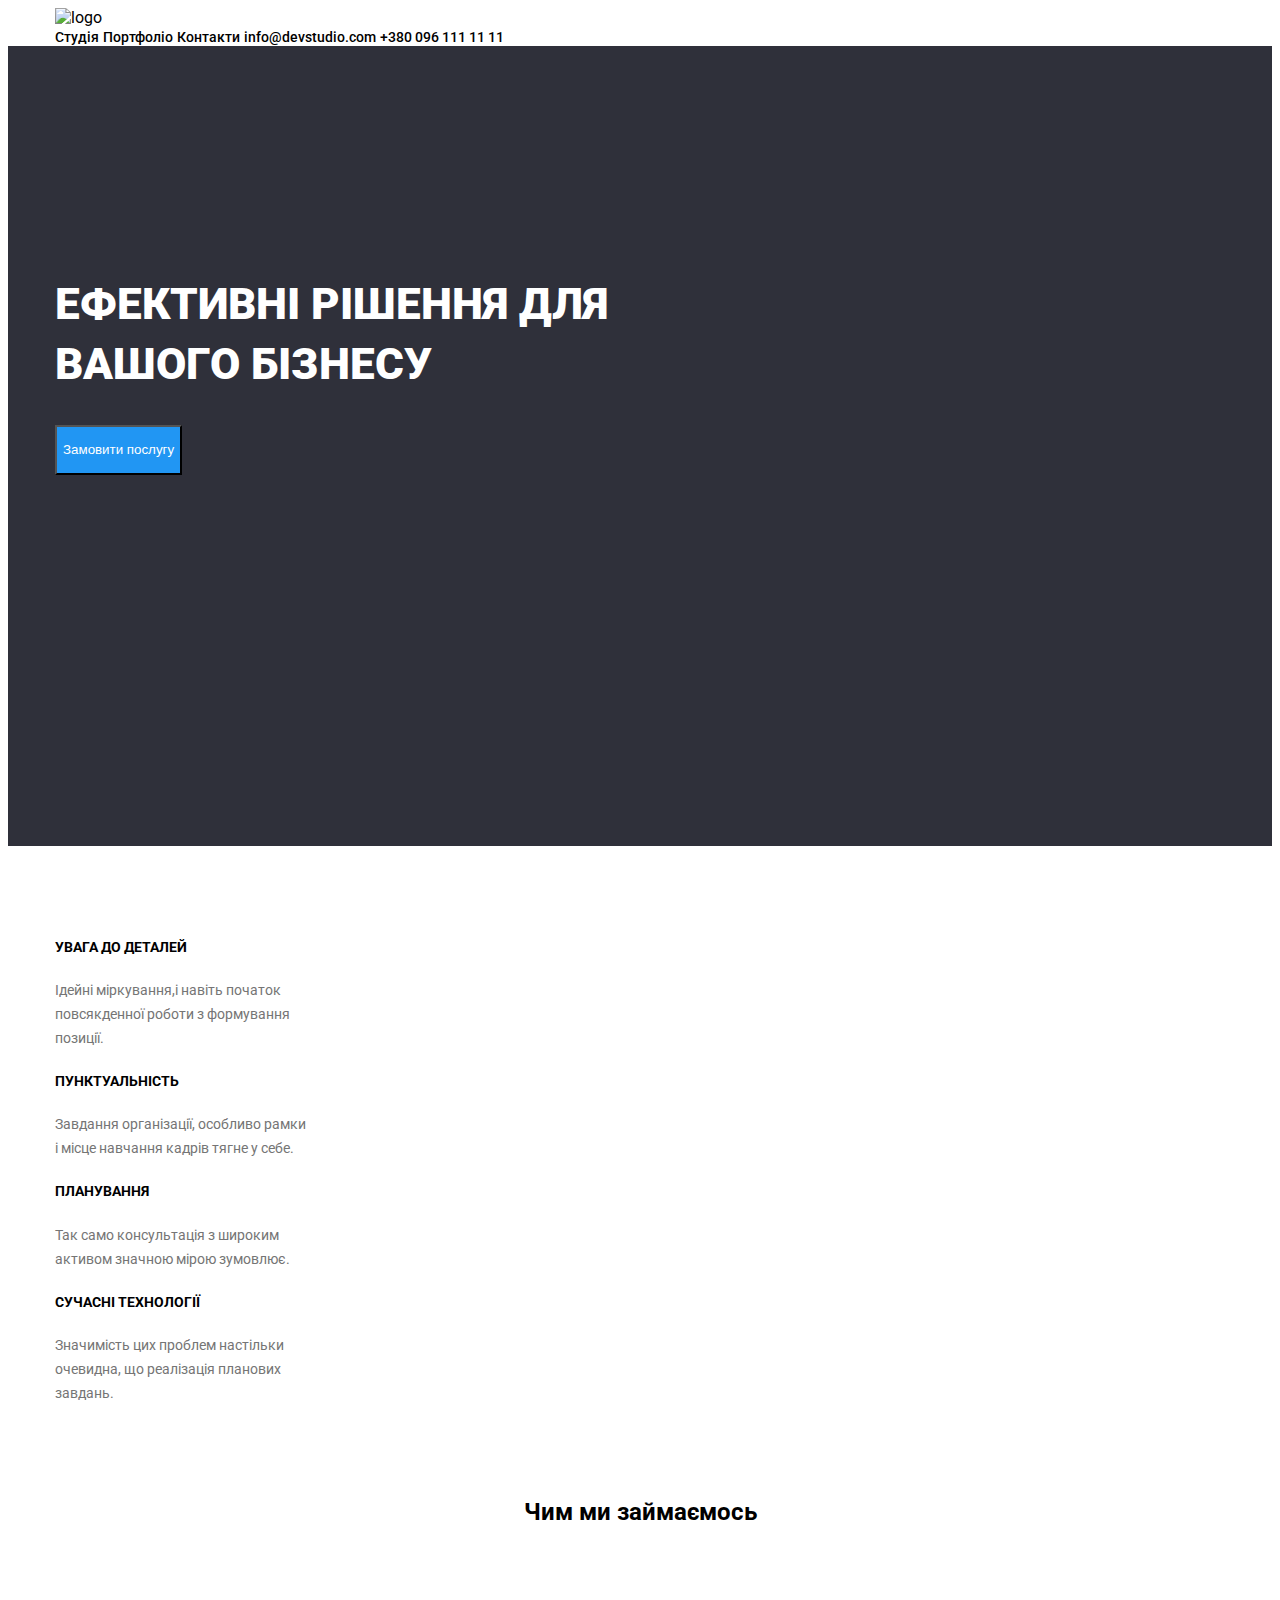
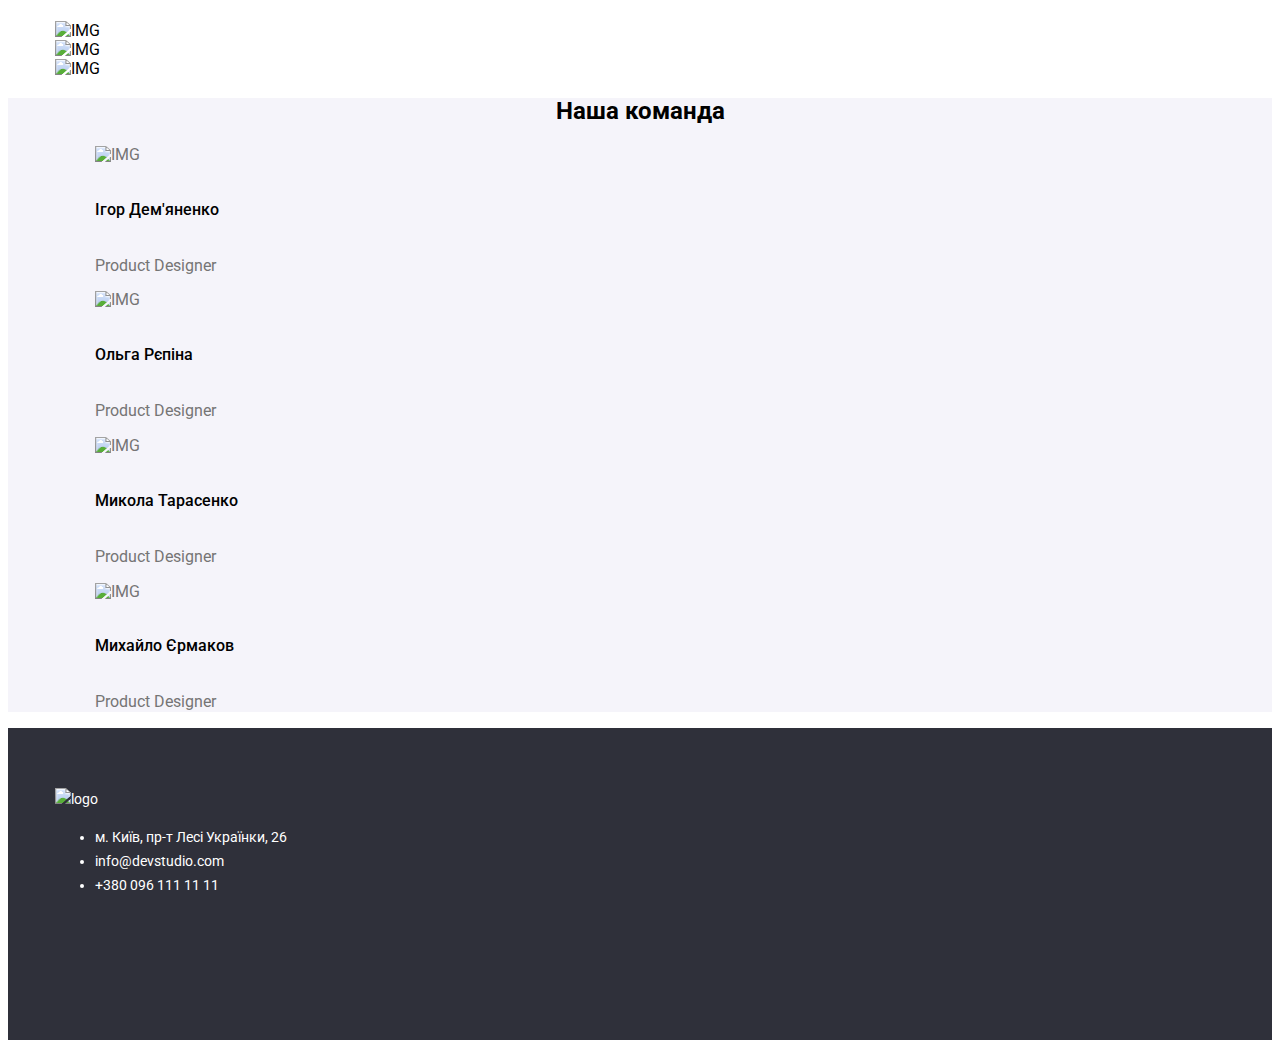
==== index.html @ 25f4b0a1 "index.html" ====
<!DOCTYPE html>
<html lang="en">

<head>
  <meta charset="UTF-8" />
  <meta name="viewport" content="width=device-width, initial-scale=1.0" />
  <link rel="preconnect" href="https://fonts.googleapis.com" />
  <link rel="preconnect" href="https://fonts.gstatic.com" crossorigin />
  <link href="https://fonts.googleapis.com/css2?family=Roboto:wght@400;700;900&display=swap" rel="stylesheet" />
  <link rel="preconnect" href="https://fonts.googleapis.com">
  <link rel="preconnect" href="https://fonts.gstatic.com" crossorigin>
  <link href="https://fonts.googleapis.com/css2?family=Roboto:wght@500&display=swap" rel="stylesheet">
  <link rel="preconnect" href="normilize.css">
  <link rel="stylesheet" href="webstudio.css" />
  <title>WEBSTUDIO</title>
</head>

<body>
  <!--хедер-->
  <header class="header">
    <div class="container">
      <img class="logo" src="webstudioimg/logo.png" alt="logo" />
      <nav class="header-nav">
        <a href="#">Студія</a>
        <a href="portfolio.html">Портфоліо</a>
        <a href="#">Контакти</a>
        <a href="mailto:info@devstudio.com">info@devstudio.com</a>
        <a class="header-item" href="tel:+3800961111111">+380 096 111 11 11</a>
      </nav>
    </div>
  </header>
  <!--меін-->
  <main>
    <!--1 секція-->
    <section class="section-one">
      <div class="container">
        <h1>ЕФЕКТИВНІ РІШЕННЯ ДЛЯ ВАШОГО БІЗНЕСУ</h1>
        <a href="#"></a>
        <button class="button-section-one" type="button">
          Замовити послугу
        </button>
      </div>
    </section>
    <!--2 секція-->
    <section class="section-two">
      <div class="container">
        <div class="attention">
          <h5>УВАГА ДО ДЕТАЛЕЙ</h5>
          <p>
            Ідейні міркування,і навіть початок <br />повсякденної роботи з
            формування <br />позиції.
          </p>
        </div>
        <div class="punctuality">
          <h5>ПУНКТУАЛЬНІСТЬ</h5>
          <p>
            Завдання організації, особливо рамки <br />і місце навчання кадрів
            тягне у себе.
          </p>
        </div>
        <div class="plan">
          <h5>ПЛАНУВАННЯ</h5>
          <p>
            Так само консультація з широким <br />активом значною мірою
            зумовлює.
          </p>
        </div>
        <div class="modern-technologies">
          <h5>СУЧАСНІ ТЕХНОЛОГІЇ</h5>
          <p>
            Значимість цих проблем настільки <br />очевидна, що реалізація
            планових <br />завдань.
          </p>
        </div>
      </div>
    </section>
    <!--3 секція-->
    <section class="section-three">
      <div class="container">
        <h2>Чим ми займаємось</h2>
        <img src="webstudioimg/box 1.jpg" alt="IMG" />
        <br /><img src="webstudioimg/box 2.png" alt="IMG" /> <br /><img src="webstudioimg/box 3.png" alt="IMG" />
      </div>
    </section>
    <!--4 секція-->
    <section class="section-four">
      <div class="container">
        <h2>Наша команда</h2>
        <figure>
          <img class="section-three-container-img" src="webstudioimg/Id.jpg" alt="IMG" width="300" />
          <figcaption>
            <h6 class="section-three-title">Ігор Дем'яненко</h6>
            <p class="section-three-text">Product Designer</p>
          </figcaption>
        </figure>
        <figure>
          <img class="section-three-container-img" src="webstudioimg/or.jpg" alt="IMG" width="300" />
          <figcaption>
            <h6 class="section-three-title">Ольга Рєпіна</h6>
            <p class="section-three-text">Product Designer</p>
          </figcaption>
        </figure>
        <figure>
          <img class="section-three-container-img" src="webstudioimg/mt.jpg" alt="IMG" width="300" />
          <figcaption>
            <h6 class="section-three-title">Микола Тарасенко</h6>
            <p class="section-three-text">Product Designer</p>
          </figcaption>
        </figure>
        <figure>
          <img class="section-three-container-img" src="webstudioimg/my.jpg" alt="IMG" width="300" />
          <figcaption>
            <h6 class="section-three-title">Михайло Єрмаков</h6>
            <p class="section-three-text">Product Designer</p>
          </figcaption>
        </figure>
      </div>
    </section>
  </main>
  <!--футер-->
  <footer class="footer">
    <div class="container">
      <img src="webstudioimg/logo2.0.png" alt="logo" />
      <ul>
        <li>
          <a href="#">м. Київ, пр-т Лесі Українки, 26</a>
        </li>
        <li>
          <a href="mailto:info@devstudio.com">info@devstudio.com</a>
        </li>
        <li>
          <a href="tel:+3800961111111">+380 096 111 11 11</a>
        </li>
      </ul>
    </div>
  </footer>
</body>

</html>
---- webstudio.css ----
:root {
    --accent-color: #2196f3;
    --background: #2f303a;
    --text-color: #757575;
  }
  
  body {
    font-family: 'Roboto', sans-serif;
  }
  /* шапка */
  .header a {
    font-family: "Roboto", sans-serif;
    font-size: 14px;
    font-weight: 500;
    color: #000;
    text-decoration: none;
    line-height: 114%;
  }
  .header a:hover {
    color: var(--accent-color);
    text-decoration: none;
  }
  /* 1 секція */
  .section-one {
    height: 600px;
    background-color: var(--background);
    padding-top: 200px;
  }
  .section-one h1 {
    width: 696px;
    font-size: 44px;
    font-weight: 900;
    line-height: 136%;
    color: #fff;
  }
  .button-section-one {
    width: 216;
    height: 50px;
    color: #fff;
    background-color: var(--accent-color);
    line-height: 180%;
  }
  /* 2 секція */
  .section-two {
    font-size: 14px;
    font-weight: 400;
    color: var(--text-color);
    line-height: 170%;
    margin-top: 94px;
    margin-bottom: 94px;
  }
  .section-two h5 {
    font-size: 14px;
    font-weight: 700;
    color: #000;
    line-height: 114%;
  }
  
  /* чим ми займаємось */
  .section-three h2 {
    font-family: "Roboto", sans-serif;
    font-size: 36;
    font-weight: 700;
    line-height: 116%;
    text-align: center;
    margin-bottom: 94px;
  }
  
  /* 4 секція */
  .section-four {
    font-size: 16px;
    font-weight: 400;
    color: var(--text-color);
    line-height: 1.1;
    background-color: #f5f4fa;
  }
  .section-four h2 {
    font-family: "Roboto", sans-serif;
    font-size: 36;
    font-weight: 700;
    line-height: 116%;
    text-align: center;
    color: #000;
  }
  .section-four h6 {
    font-size: 16px;
    font-weight: 500;
    color: #000;
    line-height: 117%;
  }
  .section-four p {
    font-size: 16px;
    font-weight: 400;
    color: var(--text-color);
    line-height: 117%;
  }
  .section-four img {
    width: 270px;
    height: 260px;
  }
  
  /* підвал */
  .footer {
    font-size: 14px;
    font-weight: 400;
    line-height: 171%;
    color: #fff;
    background-color: var(--background);
    height: 252px;
    padding-top: 60px;
  }
  .footer a {
    color: #fff;
    text-decoration: none;
  }
  .footer a:hover {
    color: var(--accent-color);
    text-decoration: none;
  }
  /* котейнер */
  .container {
    width: 1170px;
    margin: 0px auto;
    padding: 0px 15px;
  }
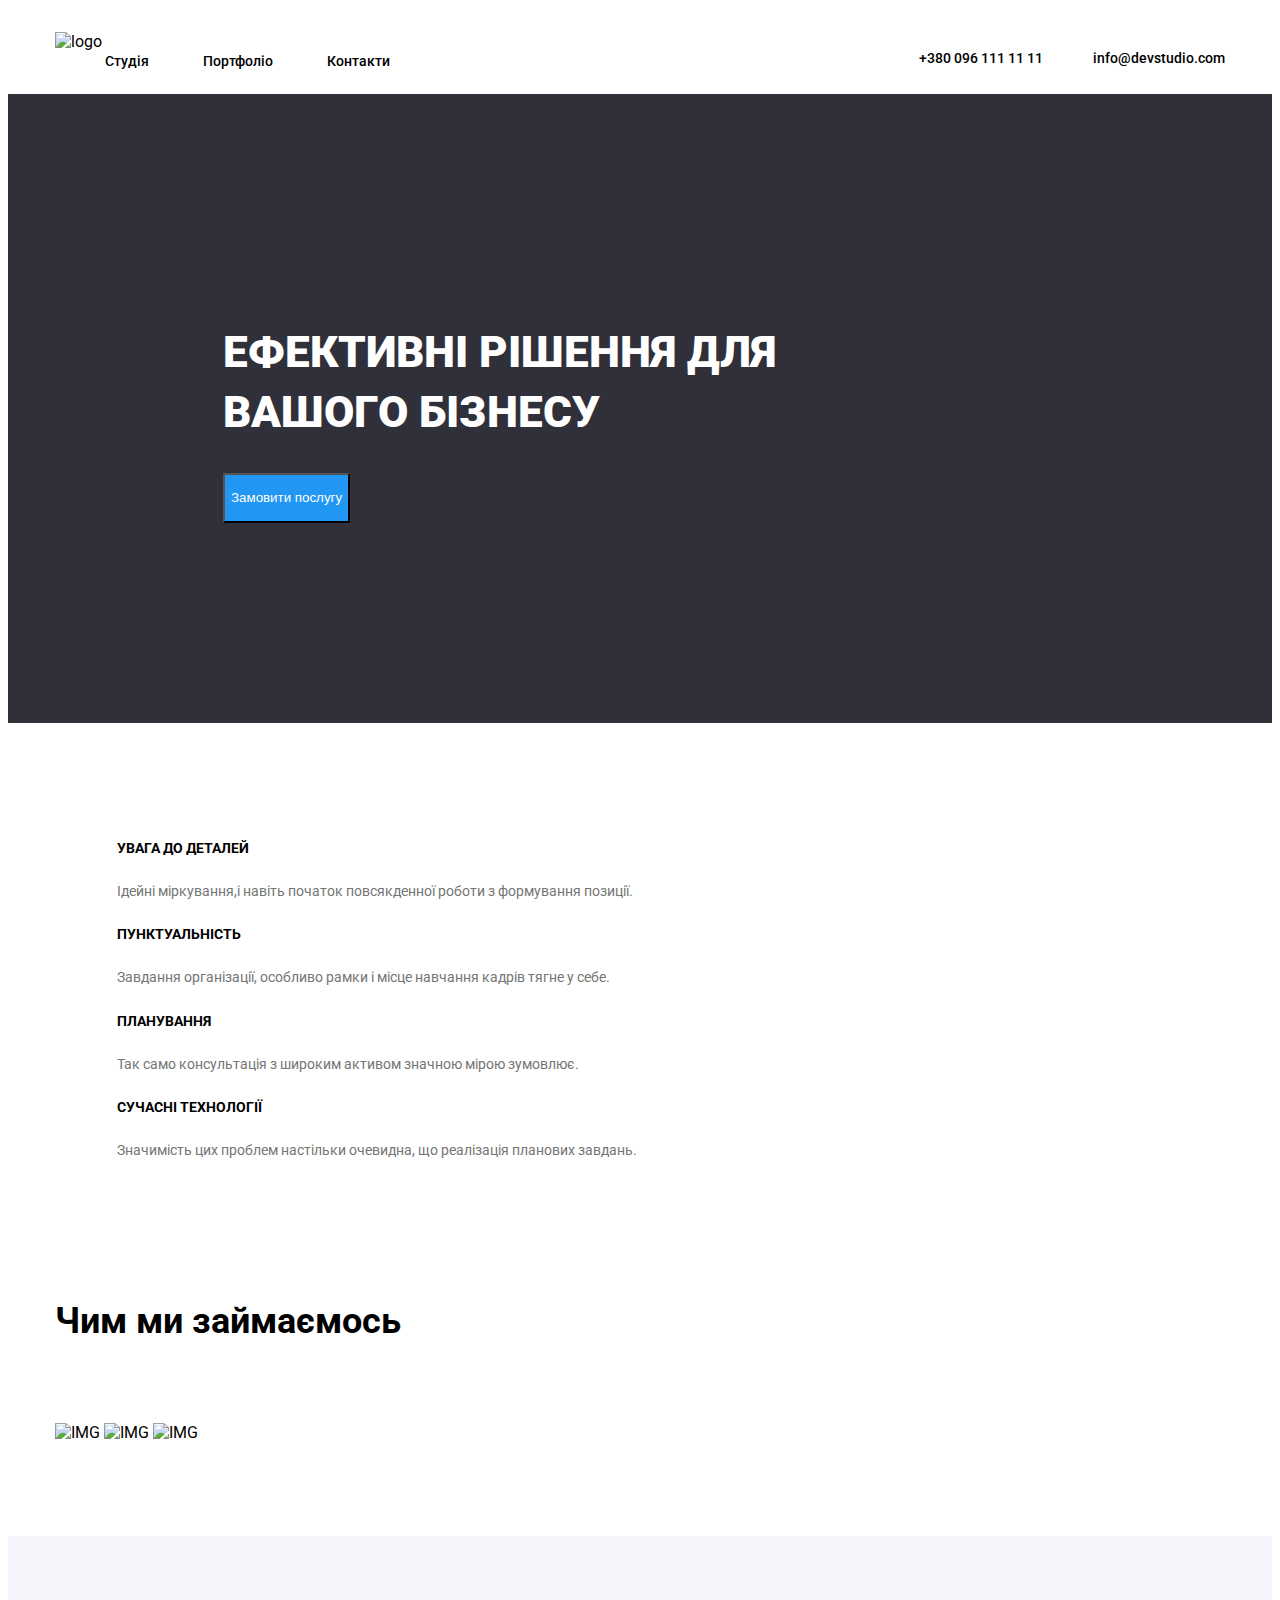
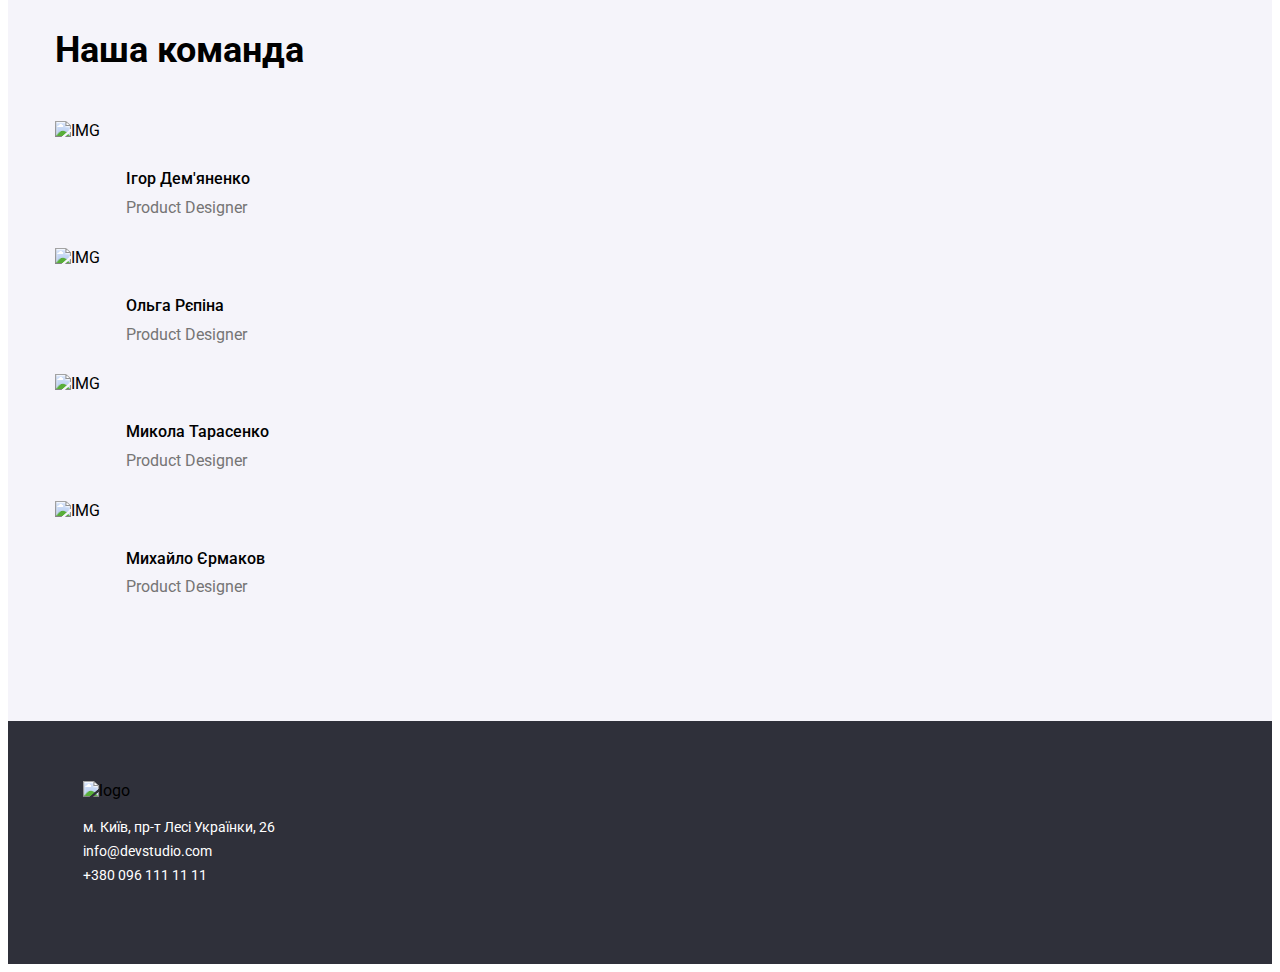
==== commit 83f1287e: "little changes" ====
--- a/index.html
+++ b/index.html
@@ -21,11 +21,11 @@
     <div class="container">
       <img class="logo" src="webstudioimg/logo.png" alt="logo" />
       <nav class="header-nav">
-        <a href="#">Студія</a>
-        <a href="portfolio.html">Портфоліо</a>
-        <a href="#">Контакти</a>
-        <a href="mailto:info@devstudio.com">info@devstudio.com</a>
-        <a class="header-item" href="tel:+3800961111111">+380 096 111 11 11</a>
+        <a class="header-nav-item" href="index.html">Студія</a>
+        <a class="header-nav-item" href="portfolio.html">Портфоліо</a>
+        <a class="header-nav-item" href="#">Контакти</a>
+        <a class="header-nav-contact" href="mailto:info@devstudio.com">info@devstudio.com</a>
+        <a class="header-nav-contact" href="tel:+3800961111111">+380 096 111 11 11</a>
       </nav>
     </div>
   </header>
@@ -47,29 +47,29 @@
         <div class="attention">
           <h5>УВАГА ДО ДЕТАЛЕЙ</h5>
           <p>
-            Ідейні міркування,і навіть початок <br />повсякденної роботи з
-            формування <br />позиції.
+            Ідейні міркування,і навіть початок повсякденної роботи з
+            формування позиції.
           </p>
         </div>
         <div class="punctuality">
           <h5>ПУНКТУАЛЬНІСТЬ</h5>
           <p>
-            Завдання організації, особливо рамки <br />і місце навчання кадрів
+            Завдання організації, особливо рамки і місце навчання кадрів
             тягне у себе.
           </p>
         </div>
         <div class="plan">
           <h5>ПЛАНУВАННЯ</h5>
           <p>
-            Так само консультація з широким <br />активом значною мірою
+            Так само консультація з широким активом значною мірою
             зумовлює.
           </p>
         </div>
         <div class="modern-technologies">
           <h5>СУЧАСНІ ТЕХНОЛОГІЇ</h5>
           <p>
-            Значимість цих проблем настільки <br />очевидна, що реалізація
-            планових <br />завдань.
+            Значимість цих проблем настільки очевидна, що реалізація
+            планових завдань.
           </p>
         </div>
       </div>
@@ -78,42 +78,53 @@
     <section class="section-three">
       <div class="container">
         <h2>Чим ми займаємось</h2>
-        <img src="webstudioimg/box 1.jpg" alt="IMG" />
-        <br /><img src="webstudioimg/box 2.png" alt="IMG" /> <br /><img src="webstudioimg/box 3.png" alt="IMG" />
+        <div class="section-three-wrap">
+          <img class="section-three-img" src="webstudioimg/box 1.jpg" alt="IMG" />
+          <img class="section-three-img" src="webstudioimg/box 2.png" alt="IMG" />
+          <img class="section-three-img" src="webstudioimg/box 3.png" alt="IMG" />
+        </div>
       </div>
     </section>
     <!--4 секція-->
     <section class="section-four">
       <div class="container">
         <h2>Наша команда</h2>
-        <figure>
-          <img class="section-three-container-img" src="webstudioimg/Id.jpg" alt="IMG" width="300" />
-          <figcaption>
-            <h6 class="section-three-title">Ігор Дем'яненко</h6>
-            <p class="section-three-text">Product Designer</p>
-          </figcaption>
-        </figure>
-        <figure>
-          <img class="section-three-container-img" src="webstudioimg/or.jpg" alt="IMG" width="300" />
-          <figcaption>
-            <h6 class="section-three-title">Ольга Рєпіна</h6>
-            <p class="section-three-text">Product Designer</p>
-          </figcaption>
-        </figure>
-        <figure>
-          <img class="section-three-container-img" src="webstudioimg/mt.jpg" alt="IMG" width="300" />
-          <figcaption>
-            <h6 class="section-three-title">Микола Тарасенко</h6>
-            <p class="section-three-text">Product Designer</p>
-          </figcaption>
-        </figure>
-        <figure>
-          <img class="section-three-container-img" src="webstudioimg/my.jpg" alt="IMG" width="300" />
-          <figcaption>
-            <h6 class="section-three-title">Михайло Єрмаков</h6>
-            <p class="section-three-text">Product Designer</p>
-          </figcaption>
-        </figure>
+        <div class="section-four-item">
+          <figure class="section-four-item-figure">
+            <img class="section-three-container-img" src="webstudioimg/Id.jpg" alt="IMG" width="300" />
+            <figcaption class="section-four-figcaption">
+              <h6 class="section-three-title">Ігор Дем'яненко</h6>
+              <p class="section-three-text">Product Designer</p>
+            </figcaption>
+          </figure>
+        </div>
+        <div class="section-four-item">
+          <figure class="section-four-item-figure">
+            <img class="section-three-container-img" src="webstudioimg/or.jpg" alt="IMG" width="300" />
+            <figcaption class="section-four-figcaption">
+              <h6 class="section-three-title">Ольга Рєпіна</h6>
+              <p class="section-three-text">Product Designer</p>
+            </figcaption>
+          </figure>
+        </div>
+        <div class="section-four-item">
+          <figure class="section-four-item-figure">
+            <img class="section-three-container-img" src="webstudioimg/mt.jpg" alt="IMG" width="300" />
+            <figcaption class="section-four-figcaption">
+              <h6 class="section-three-title">Микола Тарасенко</h6>
+              <p class="section-three-text">Product Designer</p>
+            </figcaption>
+          </figure>
+        </div>
+        <div class="section-four-item">
+          <figure class="section-four-item-figure">
+            <img class="section-three-container-img" src="webstudioimg/my.jpg" alt="IMG" width="300" />
+            <figcaption class="section-four-figcaption">
+              <h6 class="section-three-title">Михайло Єрмаков</h6>
+              <p class="section-three-text">Product Designer</p>
+            </figcaption>
+          </figure>
+        </div>
       </div>
     </section>
   </main>
--- a/webstudio.css
+++ b/webstudio.css
@@ -1,125 +1,171 @@
 :root {
-    --accent-color: #2196f3;
-    --background: #2f303a;
-    --text-color: #757575;
-  }
-  
-  body {
-    font-family: 'Roboto', sans-serif;
-  }
-  /* шапка */
-  .header a {
-    font-family: "Roboto", sans-serif;
-    font-size: 14px;
-    font-weight: 500;
-    color: #000;
-    text-decoration: none;
-    line-height: 114%;
-  }
-  .header a:hover {
-    color: var(--accent-color);
-    text-decoration: none;
-  }
-  /* 1 секція */
-  .section-one {
-    height: 600px;
-    background-color: var(--background);
-    padding-top: 200px;
-  }
-  .section-one h1 {
-    width: 696px;
-    font-size: 44px;
-    font-weight: 900;
-    line-height: 136%;
-    color: #fff;
-  }
-  .button-section-one {
-    width: 216;
-    height: 50px;
-    color: #fff;
-    background-color: var(--accent-color);
-    line-height: 180%;
-  }
-  /* 2 секція */
-  .section-two {
-    font-size: 14px;
-    font-weight: 400;
-    color: var(--text-color);
-    line-height: 170%;
-    margin-top: 94px;
-    margin-bottom: 94px;
-  }
-  .section-two h5 {
-    font-size: 14px;
-    font-weight: 700;
-    color: #000;
-    line-height: 114%;
-  }
-  
-  /* чим ми займаємось */
-  .section-three h2 {
-    font-family: "Roboto", sans-serif;
-    font-size: 36;
-    font-weight: 700;
-    line-height: 116%;
-    text-align: center;
-    margin-bottom: 94px;
-  }
-  
-  /* 4 секція */
-  .section-four {
-    font-size: 16px;
-    font-weight: 400;
-    color: var(--text-color);
-    line-height: 1.1;
-    background-color: #f5f4fa;
-  }
-  .section-four h2 {
-    font-family: "Roboto", sans-serif;
-    font-size: 36;
-    font-weight: 700;
-    line-height: 116%;
-    text-align: center;
-    color: #000;
-  }
-  .section-four h6 {
-    font-size: 16px;
-    font-weight: 500;
-    color: #000;
-    line-height: 117%;
-  }
-  .section-four p {
-    font-size: 16px;
-    font-weight: 400;
-    color: var(--text-color);
-    line-height: 117%;
-  }
-  .section-four img {
-    width: 270px;
-    height: 260px;
-  }
-  
-  /* підвал */
-  .footer {
-    font-size: 14px;
-    font-weight: 400;
-    line-height: 171%;
-    color: #fff;
-    background-color: var(--background);
-    height: 252px;
-    padding-top: 60px;
-  }
-  .footer a {
-    color: #fff;
-    text-decoration: none;
-  }
-  .footer a:hover {
-    color: var(--accent-color);
-    text-decoration: none;
-  }
-  /* котейнер */
-  .container {
-    width: 1170px;
-    margin: 0px auto;
-    padding: 0px 15px;
-  }+  --accent-color: #2196f3;
+  --background: #2f303a;
+  --text-color: #757575;
+}
+
+body {
+  font-family: 'Roboto', sans-serif;
+}
+
+/* шапка */
+.header {
+  padding: 24px 0;
+}
+
+.header-nav-contact {
+  float: right;
+  margin-left: 50px;
+}
+
+.header-nav-item {
+  margin-left: 50px;
+}
+
+.header a {
+  font-family: "Roboto", sans-serif;
+  font-size: 14px;
+  font-weight: 500;
+  color: #000;
+  text-decoration: none;
+  line-height: 114%;
+}
+
+.header a:hover {
+  color: var(--accent-color);
+  text-decoration: none;
+}
+
+/* 1 секція */
+.section-one {
+  background-color: var(--background);
+  padding: 200px;
+  color: white;
+}
+
+.section-one h1 {
+  width: 696px;
+  font-size: 44px;
+  font-weight: 900;
+  line-height: 136%;
+  margin-bottom: 30px;
+}
+
+.button-section-one {
+  width: 216;
+  height: 50px;
+  line-height: 180%;
+  color: #fff;
+  background-color: var(--accent-color);
+}
+
+/* 2 секція */
+.section-two {
+  font-size: 14px;
+  font-weight: 400;
+  color: var(--text-color);
+  line-height: 170%;
+  padding: 94px;
+}
+
+.section-two h5 {
+  font-size: 14px;
+  font-weight: 700;
+  color: #000;
+  line-height: 114%;
+}
+
+/* чим ми займаємось */
+.section-three h2 {
+  font-family: "Roboto", sans-serif;
+  font-size: 36px;
+  font-weight: 700;
+  line-height: 116%;
+}
+
+.section-three-wrap {
+  padding: 50px 0 94px 0;
+}
+
+/* 4 секція */
+.section-four {
+  padding: 94px 0;
+  background-color: #F5F4FA;
+}
+
+.section-four-figcaption {
+  padding-left: 71px;
+  padding-bottom: 30px;
+}
+
+.section-four h2 {
+  font-family: "Roboto", sans-serif;
+  font-size: 36px;
+  font-weight: 700;
+  line-height: 116%;
+  color: #000;
+  margin: 0 auto;
+  padding-bottom: 50px;
+}
+
+.section-four-item {
+  margin: 0 auto;
+}
+
+.section-four-item-figure {
+  margin: 0 auto;
+}
+
+.section-four-item h6 {
+  font-size: 16px;
+  font-weight: 500;
+  color: #000;
+  line-height: 117%;
+  padding-top: 30px;
+  margin: 0 auto;
+}
+
+.section-four-item p {
+  font-size: 16px;
+  font-weight: 400;
+  color: var(--text-color);
+  line-height: 117%;
+  padding-top: 10px;
+  margin: 0 auto;
+}
+
+.section-four-item img {
+  width: 270px;
+  height: 260px;
+}
+
+/* підвал */
+.footer {
+  padding: 60px;
+  background-color: var(--background);
+  list-style: none;
+}
+
+.footer ul {
+  list-style: none;
+  padding-left: 0;
+}
+
+.footer a {
+  font-size: 14px;
+  font-weight: 400;
+  line-height: 171%;
+  color: #fff;
+  text-decoration: none;
+}
+
+.footer a:hover {
+  color: var(--accent-color);
+}
+
+/* котейнер */
+.container {
+  width: 1170px;
+  margin: 0px auto;
+  padding: 0px 15px;
+}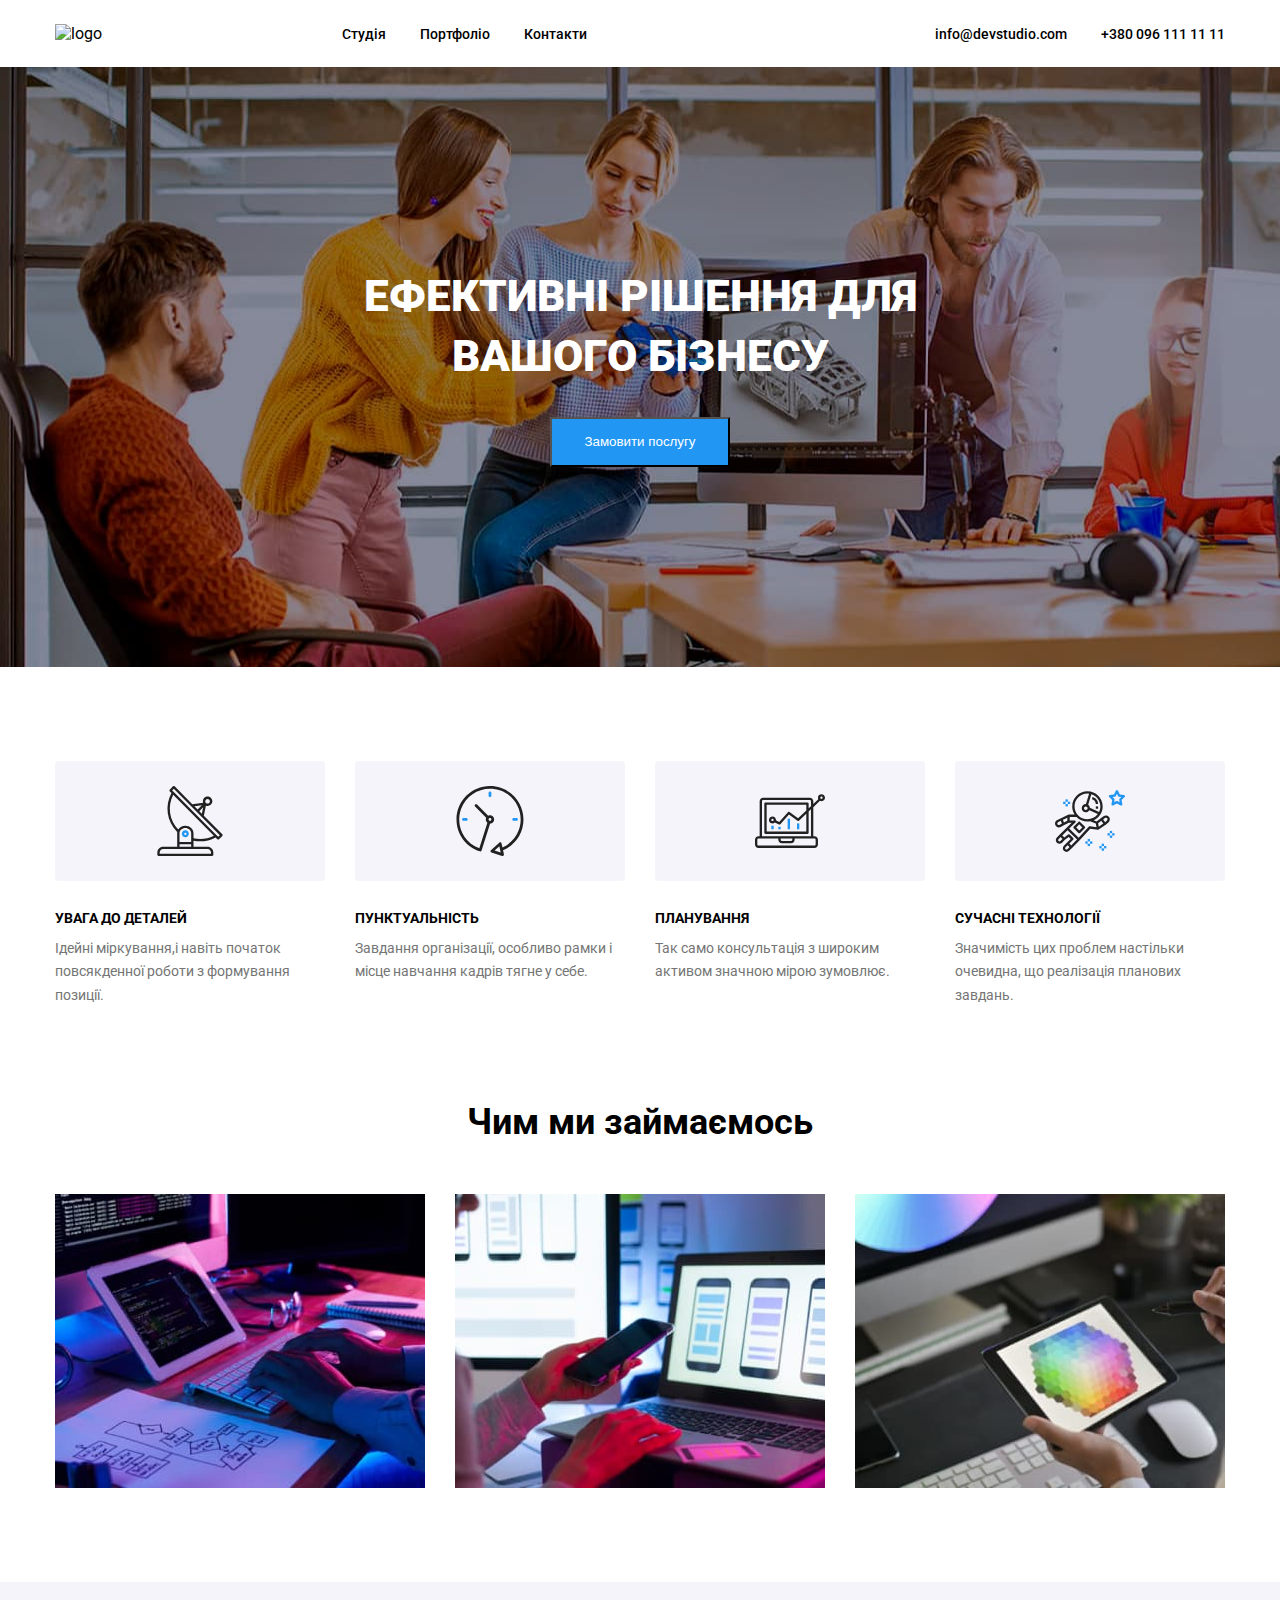
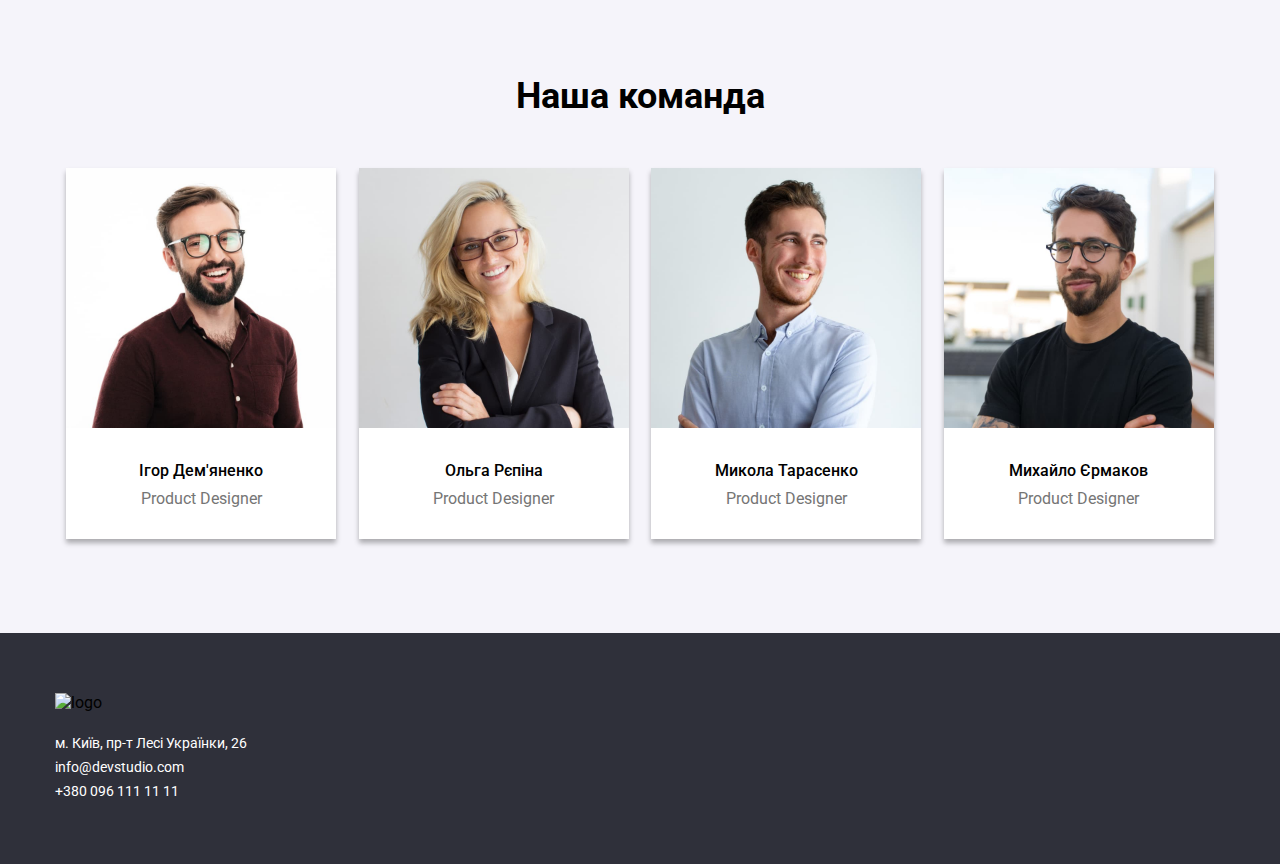
==== commit 9b5343cf: "gap" ====
--- a/index.html
+++ b/index.html
@@ -17,16 +17,17 @@
 
 <body>
   <!--хедер-->
-  <header class="header">
+  <header class="page-header">
     <div class="container">
       <img class="logo" src="webstudioimg/logo.png" alt="logo" />
       <nav class="header-nav">
         <a class="header-nav-item" href="index.html">Студія</a>
         <a class="header-nav-item" href="portfolio.html">Портфоліо</a>
-        <a class="header-nav-item" href="#">Контакти</a>
-        <a class="header-nav-contact" href="mailto:info@devstudio.com">info@devstudio.com</a>
-        <a class="header-nav-contact" href="tel:+3800961111111">+380 096 111 11 11</a>
-      </nav>
+        <a class="header-nav-item" id="header-nav-third-element" href="#">Контакти</a>
+        <a class="header-nav-item header-nav-contact" href="mailto:info@devstudio.com">info@devstudio.com</a>
+        <a class="header-nav-item header-nav-contact" href="tel:+3800961111111">+380 096 111 11 11</a>
+    </div>
+    </nav>
     </div>
   </header>
   <!--меін-->
@@ -35,7 +36,6 @@
     <section class="section-one">
       <div class="container">
         <h1>ЕФЕКТИВНІ РІШЕННЯ ДЛЯ ВАШОГО БІЗНЕСУ</h1>
-        <a href="#"></a>
         <button class="button-section-one" type="button">
           Замовити послугу
         </button>
@@ -43,29 +43,30 @@
     </section>
     <!--2 секція-->
     <section class="section-two">
+
       <div class="container">
-        <div class="attention">
+        <div class="attention sectiontwo-item">
           <h5>УВАГА ДО ДЕТАЛЕЙ</h5>
           <p>
             Ідейні міркування,і навіть початок повсякденної роботи з
             формування позиції.
           </p>
         </div>
-        <div class="punctuality">
+        <div class="punctuality sectiontwo-item">
           <h5>ПУНКТУАЛЬНІСТЬ</h5>
           <p>
             Завдання організації, особливо рамки і місце навчання кадрів
             тягне у себе.
           </p>
         </div>
-        <div class="plan">
+        <div class="plan sectiontwo-item">
           <h5>ПЛАНУВАННЯ</h5>
           <p>
             Так само консультація з широким активом значною мірою
             зумовлює.
           </p>
         </div>
-        <div class="modern-technologies">
+        <div class="modern-technologies sectiontwo-item">
           <h5>СУЧАСНІ ТЕХНОЛОГІЇ</h5>
           <p>
             Значимість цих проблем настільки очевидна, що реалізація
@@ -79,9 +80,9 @@
       <div class="container">
         <h2>Чим ми займаємось</h2>
         <div class="section-three-wrap">
-          <img class="section-three-img" src="webstudioimg/box 1.jpg" alt="IMG" />
-          <img class="section-three-img" src="webstudioimg/box 2.png" alt="IMG" />
-          <img class="section-three-img" src="webstudioimg/box 3.png" alt="IMG" />
+          <img class="section-three-img" src="webstudioimg/box_1.jpg" alt="box_1" />
+          <img class="section-three-img" src="webstudioimg/box_2.jpg" alt="box_2" />
+          <img class="section-three-img" src="webstudioimg/box_3.jpg" alt="box_3" />
         </div>
       </div>
     </section>
@@ -89,41 +90,47 @@
     <section class="section-four">
       <div class="container">
         <h2>Наша команда</h2>
-        <div class="section-four-item">
-          <figure class="section-four-item-figure">
-            <img class="section-three-container-img" src="webstudioimg/Id.jpg" alt="IMG" width="300" />
-            <figcaption class="section-four-figcaption">
-              <h6 class="section-three-title">Ігор Дем'яненко</h6>
-              <p class="section-three-text">Product Designer</p>
-            </figcaption>
-          </figure>
-        </div>
-        <div class="section-four-item">
-          <figure class="section-four-item-figure">
-            <img class="section-three-container-img" src="webstudioimg/or.jpg" alt="IMG" width="300" />
-            <figcaption class="section-four-figcaption">
-              <h6 class="section-three-title">Ольга Рєпіна</h6>
-              <p class="section-three-text">Product Designer</p>
-            </figcaption>
-          </figure>
-        </div>
-        <div class="section-four-item">
-          <figure class="section-four-item-figure">
-            <img class="section-three-container-img" src="webstudioimg/mt.jpg" alt="IMG" width="300" />
-            <figcaption class="section-four-figcaption">
-              <h6 class="section-three-title">Микола Тарасенко</h6>
-              <p class="section-three-text">Product Designer</p>
-            </figcaption>
-          </figure>
-        </div>
-        <div class="section-four-item">
-          <figure class="section-four-item-figure">
-            <img class="section-three-container-img" src="webstudioimg/my.jpg" alt="IMG" width="300" />
-            <figcaption class="section-four-figcaption">
-              <h6 class="section-three-title">Михайло Єрмаков</h6>
-              <p class="section-three-text">Product Designer</p>
-            </figcaption>
-          </figure>
+        <div class="section-four-wrap">
+          <div class="section-four-item">
+            <figure class="section-four-item-figure">
+              <img class="section-three-container-img" src="webstudioimg/ihor_demyanenko.jpg" alt="Ihor Demyanenko.Product Designer
+              " width="300" />
+              <figcaption class="section-four-figcaption">
+                <h6 class="section-three-title">Ігор Дем'яненко</h6>
+                <p class="section-three-text">Product Designer</p>
+              </figcaption>
+            </figure>
+          </div>
+          <div class="section-four-item">
+            <figure class="section-four-item-figure">
+              <img class="section-three-container-img" src="webstudioimg/olga_repina.jpg" alt="Olga Repina.Frontend Developer
+              " width="300" />
+              <figcaption class="section-four-figcaption">
+                <h6 class="section-three-title">Ольга Рєпіна</h6>
+                <p class="section-three-text">Product Designer</p>
+              </figcaption>
+            </figure>
+          </div>
+          <div class="section-four-item">
+            <figure class="section-four-item-figure">
+              <img class="section-three-container-img" src="webstudioimg/mykola_tarasov.jpg" alt="Mykola Tarasov.Marketing
+              " width="300" />
+              <figcaption class="section-four-figcaption">
+                <h6 class="section-three-title">Микола Тарасенко</h6>
+                <p class="section-three-text">Product Designer</p>
+              </figcaption>
+            </figure>
+          </div>
+          <div class="section-four-item">
+            <figure class="section-four-item-figure">
+              <img class="section-three-container-img" src="webstudioimg/mykhailo_yermakov.jpg" alt="Mykhailo Yermakov.UI Designer
+              " width="300" />
+              <figcaption class="section-four-figcaption">
+                <h6 class="section-three-title">Михайло Єрмаков</h6>
+                <p class="section-three-text">Product Designer</p>
+              </figcaption>
+            </figure>
+          </div>
         </div>
       </div>
     </section>
--- a/webstudio.css
+++ b/webstudio.css
@@ -4,25 +4,29 @@
   --text-color: #757575;
 }
 
+* {
+  margin: 0;
+  padding: 0;
+}
+
 body {
-  font-family: 'Roboto', sans-serif;
+  font-family: "Roboto", sans-serif;
+  margin: 0;
 }
 
 /* шапка */
-.header {
+.page-header .container {
+  display: flex;
+  align-items: center;
+  flex-direction: row;
+  justify-content: space-between;
+}
+
+.page-header {
   padding: 24px 0;
 }
 
-.header-nav-contact {
-  float: right;
-  margin-left: 50px;
-}
-
-.header-nav-item {
-  margin-left: 50px;
-}
-
-.header a {
+.page-header a {
   font-family: "Roboto", sans-serif;
   font-size: 14px;
   font-weight: 500;
@@ -31,15 +35,26 @@
   line-height: 114%;
 }
 
-.header a:hover {
+.page-header a:not(:last-child) {
+  padding-right: 30px;
+}
+
+.page-header a:hover {
   color: var(--accent-color);
   text-decoration: none;
 }
 
+#header-nav-third-element {
+  margin-right: 314px;
+}
+
 /* 1 секція */
 .section-one {
-  background-color: var(--background);
-  padding: 200px;
+  background-image: url("webstudioimg/bgheader.jpg");
+  background-repeat: no-repeat;
+  background-size: cover;
+  background-color: #2F303A;
+  padding: 200px 0;
   color: white;
 }
 
@@ -49,6 +64,7 @@
   font-weight: 900;
   line-height: 136%;
   margin-bottom: 30px;
+  text-align: center;
 }
 
 .button-section-one {
@@ -57,6 +73,19 @@
   line-height: 180%;
   color: #fff;
   background-color: var(--accent-color);
+  text-align: center;
+  padding: 10px 32px 10px 32px;
+  cursor: pointer;
+}
+
+.button-section-one:hover {
+  box-shadow: 0 4px 4px 0 rgba(0, 0, 0, 0.3);
+}
+
+.section-one .container {
+  display: flex;
+  flex-direction: column;
+  align-items: center;
 }
 
 /* 2 секція */
@@ -65,7 +94,8 @@
   font-weight: 400;
   color: var(--text-color);
   line-height: 170%;
-  padding: 94px;
+  padding: 94px 0;
+  flex-wrap: wrap;
 }
 
 .section-two h5 {
@@ -73,6 +103,53 @@
   font-weight: 700;
   color: #000;
   line-height: 114%;
+  margin-top: 30px;
+  margin-bottom: 10px;
+}
+
+.section-two .container {
+  display: flex;
+  justify-content: space-between;
+}
+
+.sectiontwo-item {
+  width: 270px;
+}
+
+.attention::before {
+  content: "";
+  display: block;
+  width: 100%;
+  height: 120px;
+  background-image: url('webstudioimg/icon1.svg');
+  background-size: cover;
+}
+
+.punctuality::before {
+  content: "";
+  display: block;
+  width: 100%;
+  height: 120px;
+  background-image: url('webstudioimg/icon2.svg');
+  background-size: cover;
+}
+
+.plan::before {
+  content: "";
+  display: block;
+  width: 100%;
+  height: 120px;
+  background-image: url('webstudioimg/icon3.svg');
+  background-size: cover;
+}
+
+.modern-technologies::before {
+  content: "";
+  display: block;
+  width: 100%;
+  height: 120px;
+  background-image: url('webstudioimg/icon4.svg');
+  background-size: cover;
 }
 
 /* чим ми займаємось */
@@ -81,20 +158,31 @@
   font-size: 36px;
   font-weight: 700;
   line-height: 116%;
+  text-align: center;
 }
 
 .section-three-wrap {
   padding: 50px 0 94px 0;
+  justify-content: space-between;
+  display: flex;
+}
+
+.section-three-img {
+  max-width: 100%;
 }
 
 /* 4 секція */
 .section-four {
   padding: 94px 0;
-  background-color: #F5F4FA;
+  background-color: #f5f4fa;
+}
+
+.section-four-item {
+  box-shadow: 0 4px 5px 0 rgba(0, 0, 0, 0.3);
 }
 
 .section-four-figcaption {
-  padding-left: 71px;
+  text-align: center;
   padding-bottom: 30px;
 }
 
@@ -106,13 +194,10 @@
   color: #000;
   margin: 0 auto;
   padding-bottom: 50px;
+  text-align: center;
 }
 
 .section-four-item {
-  margin: 0 auto;
-}
-
-.section-four-item-figure {
   margin: 0 auto;
 }
 
@@ -139,15 +224,25 @@
   height: 260px;
 }
 
+.section-four-wrap {
+  display: flex;
+  justify-content: space-between;
+}
+
+.section-four-item-figure {
+  background-color: #fff;
+}
+
 /* підвал */
 .footer {
-  padding: 60px;
+  padding: 60px 0;
   background-color: var(--background);
   list-style: none;
 }
 
 .footer ul {
   list-style: none;
+  padding-top: 20px;
   padding-left: 0;
 }
 
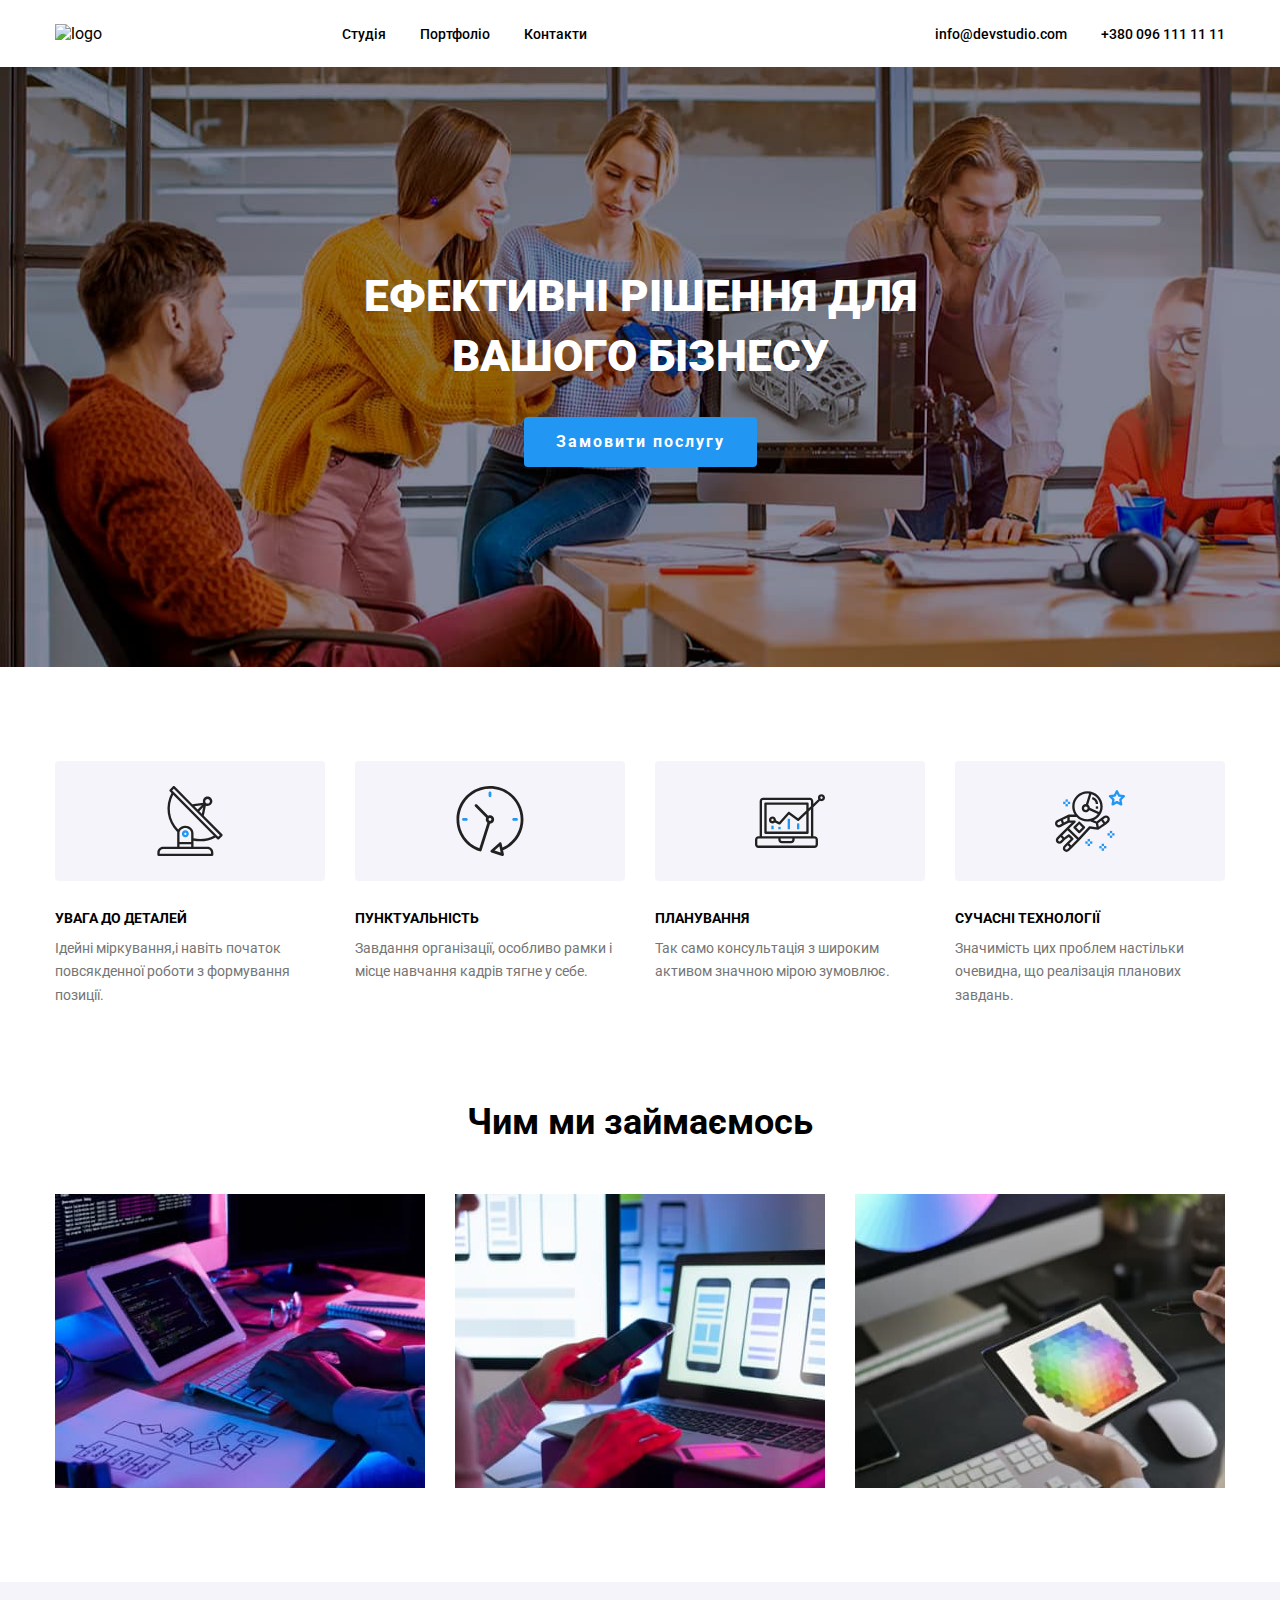
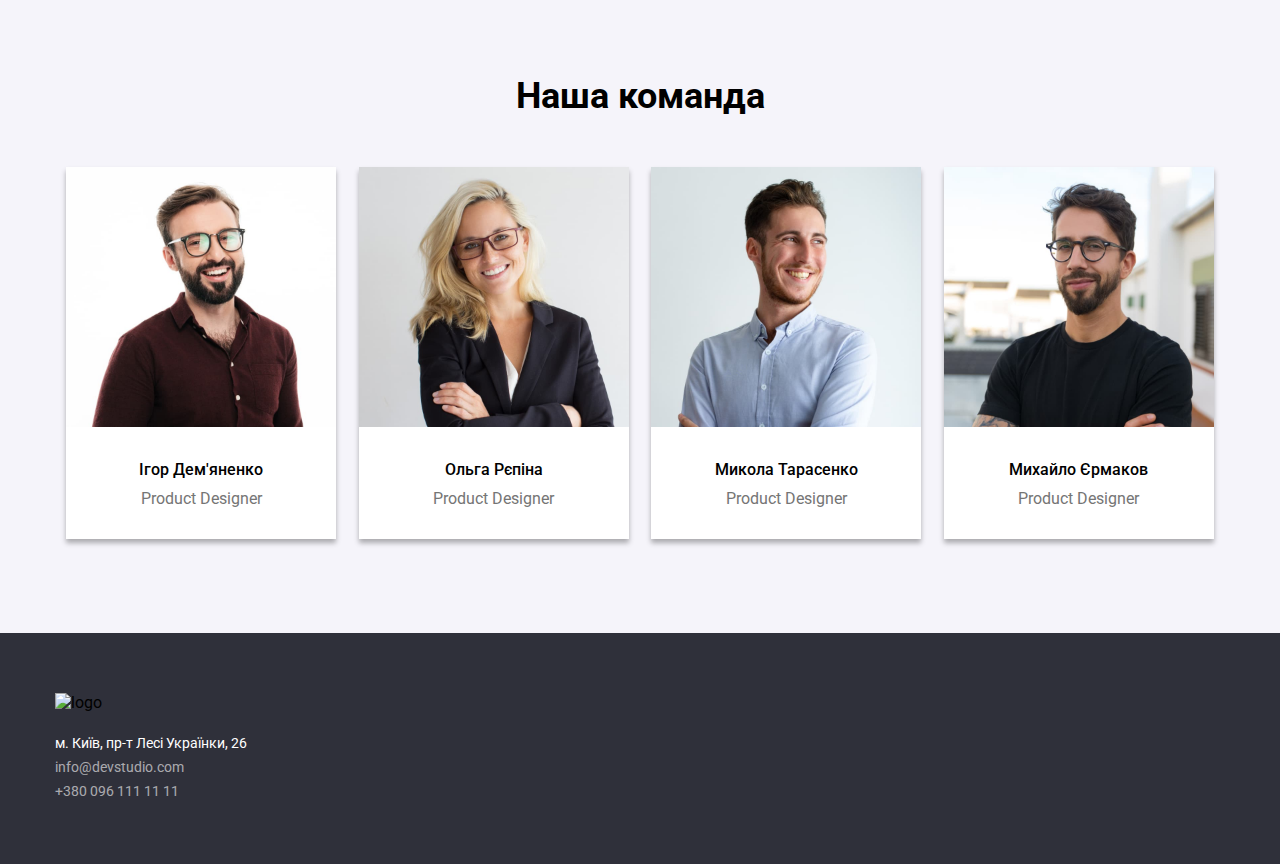
==== commit 7420591d: "hw17" ====
--- a/index.html
+++ b/index.html
@@ -10,8 +10,8 @@
   <link rel="preconnect" href="https://fonts.googleapis.com">
   <link rel="preconnect" href="https://fonts.gstatic.com" crossorigin>
   <link href="https://fonts.googleapis.com/css2?family=Roboto:wght@500&display=swap" rel="stylesheet">
-  <link rel="preconnect" href="normilize.css">
-  <link rel="stylesheet" href="webstudio.css" />
+  <link rel="preconnect" href="css/normilize.css">
+  <link rel="stylesheet" href="css/webstudio.css" />
   <title>WEBSTUDIO</title>
 </head>
 
@@ -36,9 +36,9 @@
     <section class="section-one">
       <div class="container">
         <h1>ЕФЕКТИВНІ РІШЕННЯ ДЛЯ ВАШОГО БІЗНЕСУ</h1>
-        <button class="button-section-one" type="button">
-          Замовити послугу
-        </button>
+      <button class="button-section-one" type="button">
+        Замовити послугу
+      </button>
       </div>
     </section>
     <!--2 секція-->
@@ -139,9 +139,9 @@
   <footer class="footer">
     <div class="container">
       <img src="webstudioimg/logo2.0.png" alt="logo" />
-      <ul>
+      <ul class="footer-list">
         <li>
-          <a href="#">м. Київ, пр-т Лесі Українки, 26</a>
+          <a id="unique-element" href="#">м. Київ, пр-т Лесі Українки, 26</a>
         </li>
         <li>
           <a href="mailto:info@devstudio.com">info@devstudio.com</a>
--- a/css/normilize.css
+++ b/css/normilize.css
@@ -0,0 +1,349 @@
+/*! normalize.css v8.0.1 | MIT License | github.com/necolas/normalize.css */
+
+/* Document
+   ========================================================================== */
+
+/**
+ * 1. Correct the line height in all browsers.
+ * 2. Prevent adjustments of font size after orientation changes in iOS.
+ */
+
+ html {
+    line-height: 1.15; /* 1 */
+    -webkit-text-size-adjust: 100%; /* 2 */
+  }
+  
+  /* Sections
+     ========================================================================== */
+  
+  /**
+   * Remove the margin in all browsers.
+   */
+  
+  body {
+    margin: 0;
+  }
+  
+  /**
+   * Render the `main` element consistently in IE.
+   */
+  
+  main {
+    display: block;
+  }
+  
+  /**
+   * Correct the font size and margin on `h1` elements within `section` and
+   * `article` contexts in Chrome, Firefox, and Safari.
+   */
+  
+  h1 {
+    font-size: 2em;
+    margin: 0.67em 0;
+  }
+  
+  /* Grouping content
+     ========================================================================== */
+  
+  /**
+   * 1. Add the correct box sizing in Firefox.
+   * 2. Show the overflow in Edge and IE.
+   */
+  
+  hr {
+    box-sizing: content-box; /* 1 */
+    height: 0; /* 1 */
+    overflow: visible; /* 2 */
+  }
+  
+  /**
+   * 1. Correct the inheritance and scaling of font size in all browsers.
+   * 2. Correct the odd `em` font sizing in all browsers.
+   */
+  
+  pre {
+    font-family: monospace, monospace; /* 1 */
+    font-size: 1em; /* 2 */
+  }
+  
+  /* Text-level semantics
+     ========================================================================== */
+  
+  /**
+   * Remove the gray background on active links in IE 10.
+   */
+  
+  a {
+    background-color: transparent;
+  }
+  
+  /**
+   * 1. Remove the bottom border in Chrome 57-
+   * 2. Add the correct text decoration in Chrome, Edge, IE, Opera, and Safari.
+   */
+  
+  abbr[title] {
+    border-bottom: none; /* 1 */
+    text-decoration: underline; /* 2 */
+    text-decoration: underline dotted; /* 2 */
+  }
+  
+  /**
+   * Add the correct font weight in Chrome, Edge, and Safari.
+   */
+  
+  b,
+  strong {
+    font-weight: bolder;
+  }
+  
+  /**
+   * 1. Correct the inheritance and scaling of font size in all browsers.
+   * 2. Correct the odd `em` font sizing in all browsers.
+   */
+  
+  code,
+  kbd,
+  samp {
+    font-family: monospace, monospace; /* 1 */
+    font-size: 1em; /* 2 */
+  }
+  
+  /**
+   * Add the correct font size in all browsers.
+   */
+  
+  small {
+    font-size: 80%;
+  }
+  
+  /**
+   * Prevent `sub` and `sup` elements from affecting the line height in
+   * all browsers.
+   */
+  
+  sub,
+  sup {
+    font-size: 75%;
+    line-height: 0;
+    position: relative;
+    vertical-align: baseline;
+  }
+  
+  sub {
+    bottom: -0.25em;
+  }
+  
+  sup {
+    top: -0.5em;
+  }
+  
+  /* Embedded content
+     ========================================================================== */
+  
+  /**
+   * Remove the border on images inside links in IE 10.
+   */
+  
+  img {
+    border-style: none;
+  }
+  
+  /* Forms
+     ========================================================================== */
+  
+  /**
+   * 1. Change the font styles in all browsers.
+   * 2. Remove the margin in Firefox and Safari.
+   */
+  
+  button,
+  input,
+  optgroup,
+  select,
+  textarea {
+    font-family: inherit; /* 1 */
+    font-size: 100%; /* 1 */
+    line-height: 1.15; /* 1 */
+    margin: 0; /* 2 */
+  }
+  
+  /**
+   * Show the overflow in IE.
+   * 1. Show the overflow in Edge.
+   */
+  
+  button,
+  input { /* 1 */
+    overflow: visible;
+  }
+  
+  /**
+   * Remove the inheritance of text transform in Edge, Firefox, and IE.
+   * 1. Remove the inheritance of text transform in Firefox.
+   */
+  
+  button,
+  select { /* 1 */
+    text-transform: none;
+  }
+  
+  /**
+   * Correct the inability to style clickable types in iOS and Safari.
+   */
+  
+  button,
+  [type="button"],
+  [type="reset"],
+  [type="submit"] {
+    -webkit-appearance: button;
+  }
+  
+  /**
+   * Remove the inner border and padding in Firefox.
+   */
+  
+  button::-moz-focus-inner,
+  [type="button"]::-moz-focus-inner,
+  [type="reset"]::-moz-focus-inner,
+  [type="submit"]::-moz-focus-inner {
+    border-style: none;
+    padding: 0;
+  }
+  
+  /**
+   * Restore the focus styles unset by the previous rule.
+   */
+  
+  button:-moz-focusring,
+  [type="button"]:-moz-focusring,
+  [type="reset"]:-moz-focusring,
+  [type="submit"]:-moz-focusring {
+    outline: 1px dotted ButtonText;
+  }
+  
+  /**
+   * Correct the padding in Firefox.
+   */
+  
+  fieldset {
+    padding: 0.35em 0.75em 0.625em;
+  }
+  
+  /**
+   * 1. Correct the text wrapping in Edge and IE.
+   * 2. Correct the color inheritance from `fieldset` elements in IE.
+   * 3. Remove the padding so developers are not caught out when they zero out
+   *    `fieldset` elements in all browsers.
+   */
+  
+  legend {
+    box-sizing: border-box; /* 1 */
+    color: inherit; /* 2 */
+    display: table; /* 1 */
+    max-width: 100%; /* 1 */
+    padding: 0; /* 3 */
+    white-space: normal; /* 1 */
+  }
+  
+  /**
+   * Add the correct vertical alignment in Chrome, Firefox, and Opera.
+   */
+  
+  progress {
+    vertical-align: baseline;
+  }
+  
+  /**
+   * Remove the default vertical scrollbar in IE 10+.
+   */
+  
+  textarea {
+    overflow: auto;
+  }
+  
+  /**
+   * 1. Add the correct box sizing in IE 10.
+   * 2. Remove the padding in IE 10.
+   */
+  
+  [type="checkbox"],
+  [type="radio"] {
+    box-sizing: border-box; /* 1 */
+    padding: 0; /* 2 */
+  }
+  
+  /**
+   * Correct the cursor style of increment and decrement buttons in Chrome.
+   */
+  
+  [type="number"]::-webkit-inner-spin-button,
+  [type="number"]::-webkit-outer-spin-button {
+    height: auto;
+  }
+  
+  /**
+   * 1. Correct the odd appearance in Chrome and Safari.
+   * 2. Correct the outline style in Safari.
+   */
+  
+  [type="search"] {
+    -webkit-appearance: textfield; /* 1 */
+    outline-offset: -2px; /* 2 */
+  }
+  
+  /**
+   * Remove the inner padding in Chrome and Safari on macOS.
+   */
+  
+  [type="search"]::-webkit-search-decoration {
+    -webkit-appearance: none;
+  }
+  
+  /**
+   * 1. Correct the inability to style clickable types in iOS and Safari.
+   * 2. Change font properties to `inherit` in Safari.
+   */
+  
+  ::-webkit-file-upload-button {
+    -webkit-appearance: button; /* 1 */
+    font: inherit; /* 2 */
+  }
+  
+  /* Interactive
+     ========================================================================== */
+  
+  /*
+   * Add the correct display in Edge, IE 10+, and Firefox.
+   */
+  
+  details {
+    display: block;
+  }
+  
+  /*
+   * Add the correct display in all browsers.
+   */
+  
+  summary {
+    display: list-item;
+  }
+  
+  /* Misc
+     ========================================================================== */
+  
+  /**
+   * Add the correct display in IE 10+.
+   */
+  
+  template {
+    display: none;
+  }
+  
+  /**
+   * Add the correct display in IE 10.
+   */
+  
+  [hidden] {
+    display: none;
+  }--- a/css/webstudio.css
+++ b/css/webstudio.css
@@ -0,0 +1,276 @@
+:root {
+  --accent-color: #2196f3;
+  --background: #2f303a;
+  --text-color: #757575;
+}
+
+* {
+  margin: 0;
+  padding: 0;
+}
+
+body {
+  font-family: "Roboto", sans-serif;
+  margin: 0;
+}
+
+/* шапка */
+.page-header .container {
+  display: flex;
+  align-items: center;
+  flex-direction: row;
+  justify-content: space-between;
+}
+
+.page-header {
+  padding: 24px 0;
+}
+
+.page-header a {
+  font-family: "Roboto", sans-serif;
+  font-size: 14px;
+  font-weight: 500;
+  color: #000;
+  text-decoration: none;
+  line-height: 114%;
+}
+
+.page-header a:not(:last-child) {
+  padding-right: 30px;
+}
+
+.page-header a:hover {
+  color: var(--accent-color);
+  text-decoration: none;
+}
+
+#header-nav-third-element {
+  margin-right: 314px;
+}
+
+/* 1 секція */
+.section-one {
+  max-width: 1920px;
+  background-repeat: no-repeat;
+  background-size: cover;
+  padding: 200px 0;
+  color: white;
+  background-image: url('/webstudioimg/bgheader.jpg');
+}
+.section-one h1 {
+  width: 696px;
+  font-size: 44px;
+  font-weight: 900;
+  line-height: 136%;
+  margin-bottom: 30px;
+  text-align: center;
+}
+
+.button-section-one {
+  background-color: #2196f3;
+  color: #fff;
+  padding: 10px 32px;
+  font-size: 16px;
+  font-weight: 700;
+  font-family: "Roboto", sans-serif;
+  line-height: 187%;
+  border: none;
+  border-radius: 4px;
+  letter-spacing: 2px;
+  text-align: center;
+}
+
+.button-section-one:hover {
+  box-shadow: 0 4px 4px 0 rgba(0, 0, 0, 0.3);
+}
+
+.section-one .container {
+  display: flex;
+  flex-direction: column;
+  align-items: center;
+}
+
+/* 2 секція */
+.section-two {
+  font-size: 14px;
+  font-weight: 400;
+  color: var(--text-color);
+  line-height: 170%;
+  padding: 94px 0;
+  flex-wrap: wrap;
+}
+
+.section-two h5 {
+  font-size: 14px;
+  font-weight: 700;
+  color: #000;
+  line-height: 114%;
+  margin-top: 30px;
+  margin-bottom: 10px;
+}
+
+.section-two .container {
+  display: flex;
+  justify-content: space-between;
+}
+
+.sectiontwo-item {
+  width: 270px;
+}
+
+.attention::before {
+  content: "";
+  display: block;
+  width: 100%;
+  height: 120px;
+  background-image: url('/webstudioimg/icon1.svg');
+  background-size: cover;
+}
+
+.punctuality::before {
+  content: "";
+  display: block;
+  width: 100%;
+  height: 120px;
+  background-image: url('/webstudioimg/icon2.svg');
+  background-size: cover;
+}
+
+.plan::before {
+  content: "";
+  display: block;
+  width: 100%;
+  height: 120px;
+  background-image: url('/webstudioimg/icon3.svg');
+  background-size: cover;
+}
+
+.modern-technologies::before {
+  content: "";
+  display: block;
+  width: 100%;
+  height: 120px;
+  background-image: url('/webstudioimg/icon4.svg');
+  background-size: cover;
+}
+
+/* чим ми займаємось */
+.section-three h2 {
+  font-family: "Roboto", sans-serif;
+  font-size: 36px;
+  font-weight: 700;
+  line-height: 116%;
+  text-align: center;
+}
+
+.section-three-wrap {
+  padding: 50px 0 94px 0;
+  justify-content: space-between;
+  display: flex;
+}
+
+.section-three-img {
+  max-width: 100%;
+}
+
+/* 4 секція */
+.section-four {
+  padding: 94px 0;
+  background-color: #f5f4fa;
+}
+
+.section-four-item {
+  box-shadow: 0 4px 5px 0 rgba(0, 0, 0, 0.3);
+}
+
+.section-four-figcaption {
+  text-align: center;
+  padding-bottom: 30px;
+}
+
+.section-four h2 {
+  font-family: "Roboto", sans-serif;
+  font-size: 36px;
+  font-weight: 700;
+  line-height: 116%;
+  color: #000;
+  margin: 0 auto;
+  padding-bottom: 50px;
+  text-align: center;
+}
+
+.section-four-item {
+  margin: 0 auto;
+}
+
+.section-four-item h6 {
+  font-size: 16px;
+  font-weight: 500;
+  color: #000;
+  line-height: 117%;
+  padding-top: 30px;
+  margin: 0 auto;
+}
+
+.section-four-item p {
+  font-size: 16px;
+  font-weight: 400;
+  color: var(--text-color);
+  line-height: 117%;
+  padding-top: 10px;
+  margin: 0 auto;
+}
+
+.section-four-item img {
+  width: 270px;
+  height: 260px;
+}
+
+.section-four-wrap {
+  display: flex;
+  justify-content: space-between;
+}
+
+.section-four-item-figure {
+  background-color: #fff;
+}
+
+/* підвал */
+.footer {
+  padding: 60px 0;
+  background-color: var(--background);
+  list-style: none;
+}
+
+.footer ul {
+  list-style: none;
+  padding-top: 20px;
+  padding-left: 0;
+}
+
+#unique-element {
+  color: #fff;
+}
+
+#unique-element:hover {
+  color: var(--accent-color);
+}
+
+.footer-list a{
+  font-size: 14px;
+  font-weight: 400;
+  line-height: 171%;
+  color: rgba(255, 255, 255, 0.6);
+  text-decoration: none;
+}
+
+.footer a:hover {
+  color: var(--accent-color);
+}
+
+/* котейнер */
+.container {
+  width: 1170px;
+  margin: 0px auto;
+  padding: 0px 15px;
+}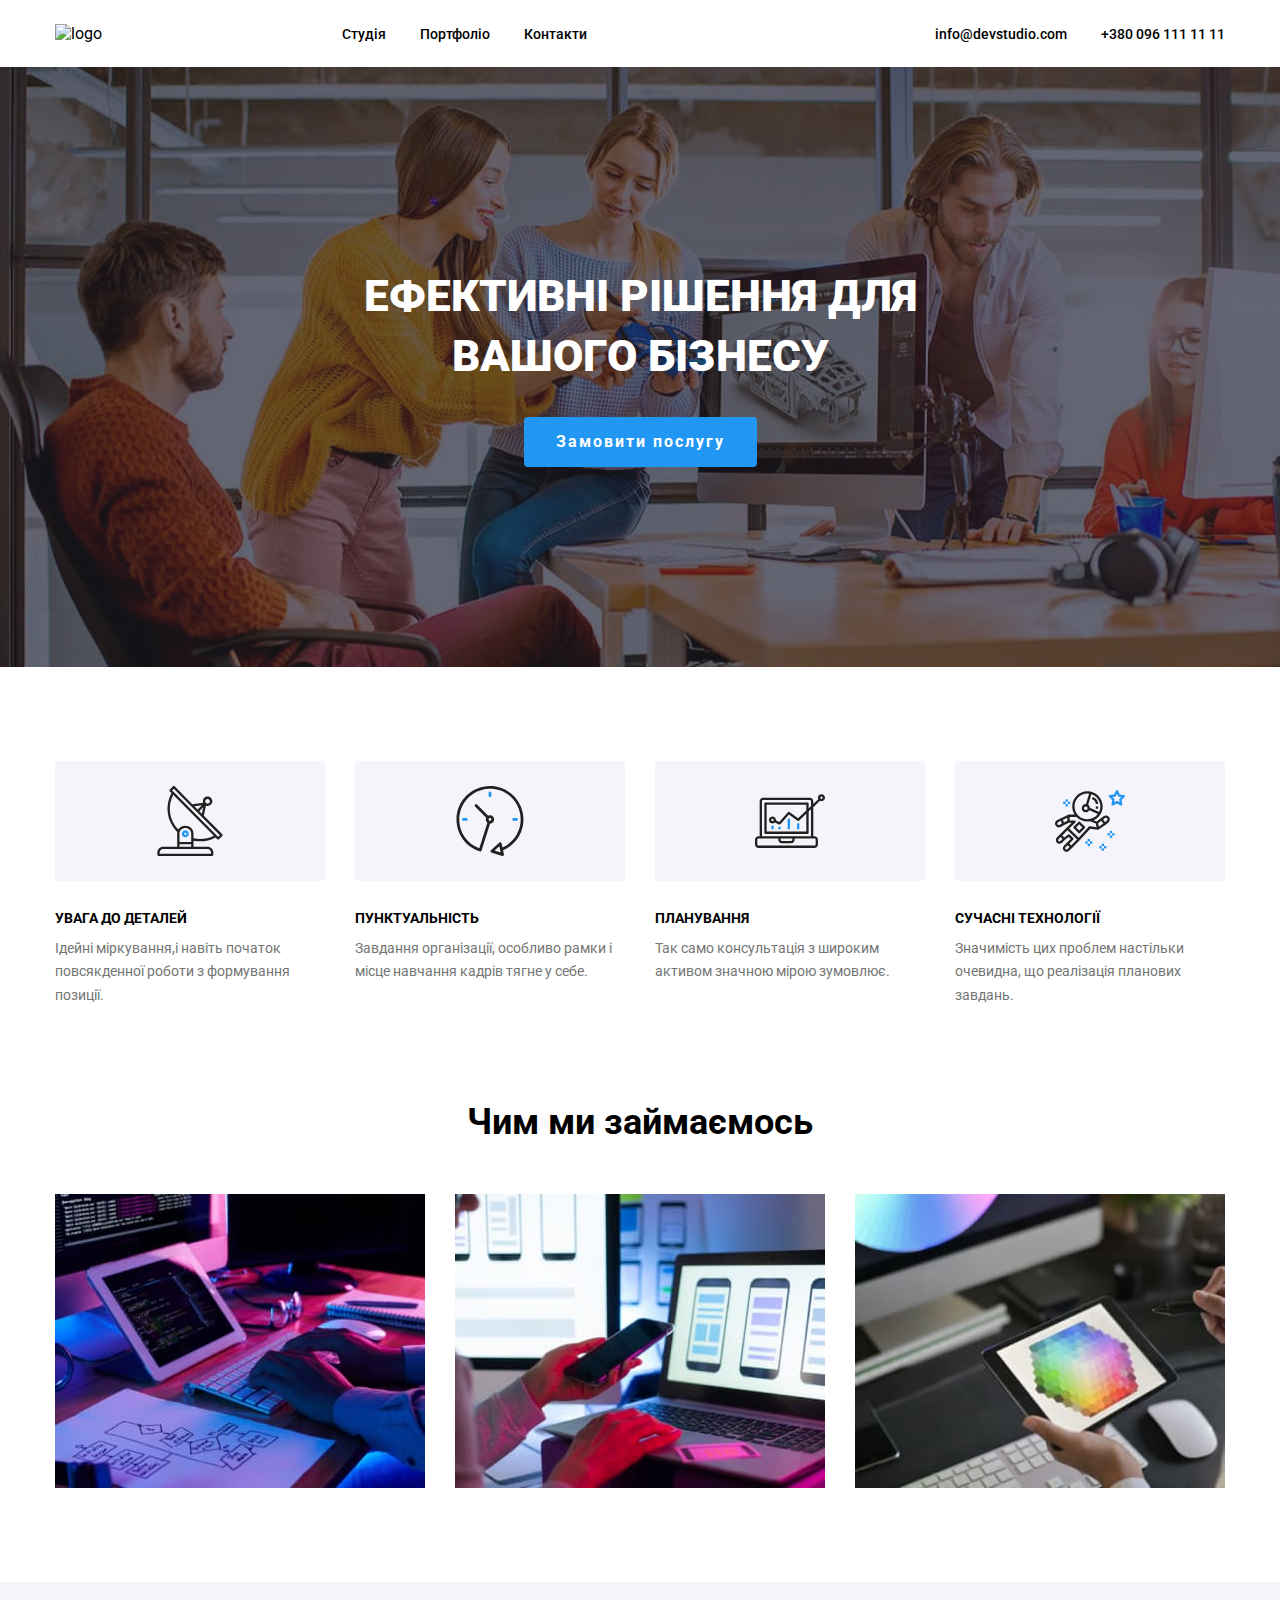
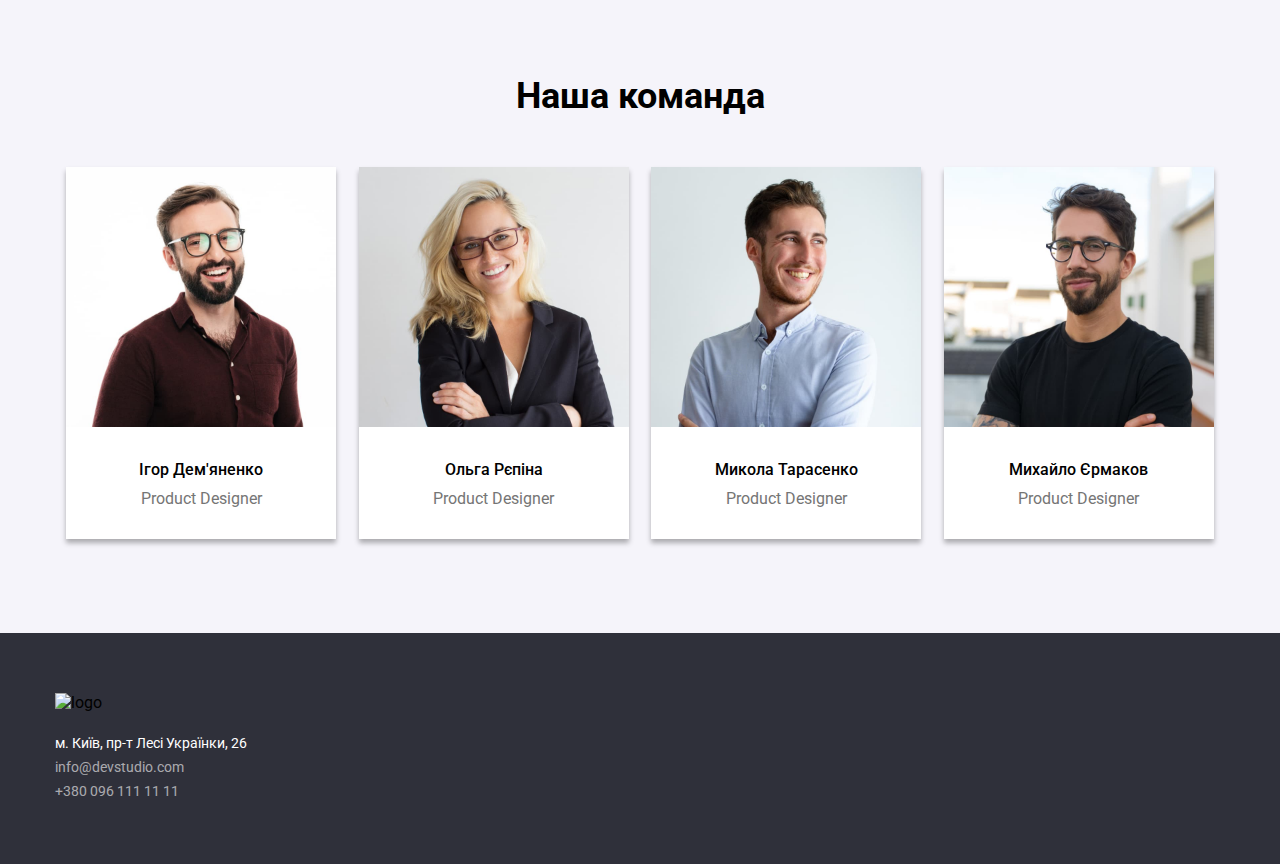
==== commit c5871c61: "overlay" ====
--- a/index.html
+++ b/index.html
@@ -35,10 +35,12 @@
     <!--1 секція-->
     <section class="section-one">
       <div class="container">
-        <h1>ЕФЕКТИВНІ РІШЕННЯ ДЛЯ ВАШОГО БІЗНЕСУ</h1>
-      <button class="button-section-one" type="button">
-        Замовити послугу
-      </button>
+        <div class="section-one-elements">
+          <h1>ЕФЕКТИВНІ РІШЕННЯ ДЛЯ ВАШОГО БІЗНЕСУ</h1>
+        <button class="button-section-one" type="button">
+          Замовити послугу
+        </button>
+        </div>
       </div>
     </section>
     <!--2 секція-->
--- a/css/webstudio.css
+++ b/css/webstudio.css
@@ -54,10 +54,29 @@
   background-repeat: no-repeat;
   background-size: cover;
   padding: 200px 0;
+  position: relative;
+    width: 100%; /* або будь-який інший розмір, який ви визначили */
+  background-image: url('/webstudioimg/bgheader.jpg');
+}
+
+.section-one::before {
+  content: '';
+    position: absolute;
+    top: 0;
+    left: 0;
+    width: 100%;
+    height: 100%;
+    background-color: rgba(47, 48, 58, 0.4);
+    z-index: 1;
+}
+
+.section-one-elements {
+  z-index: 2;
+  text-align: center;
+}
+
+.section-one h1 {
   color: white;
-  background-image: url('/webstudioimg/bgheader.jpg');
-}
-.section-one h1 {
   width: 696px;
   font-size: 44px;
   font-weight: 900;
@@ -77,7 +96,6 @@
   border: none;
   border-radius: 4px;
   letter-spacing: 2px;
-  text-align: center;
 }
 
 .button-section-one:hover {
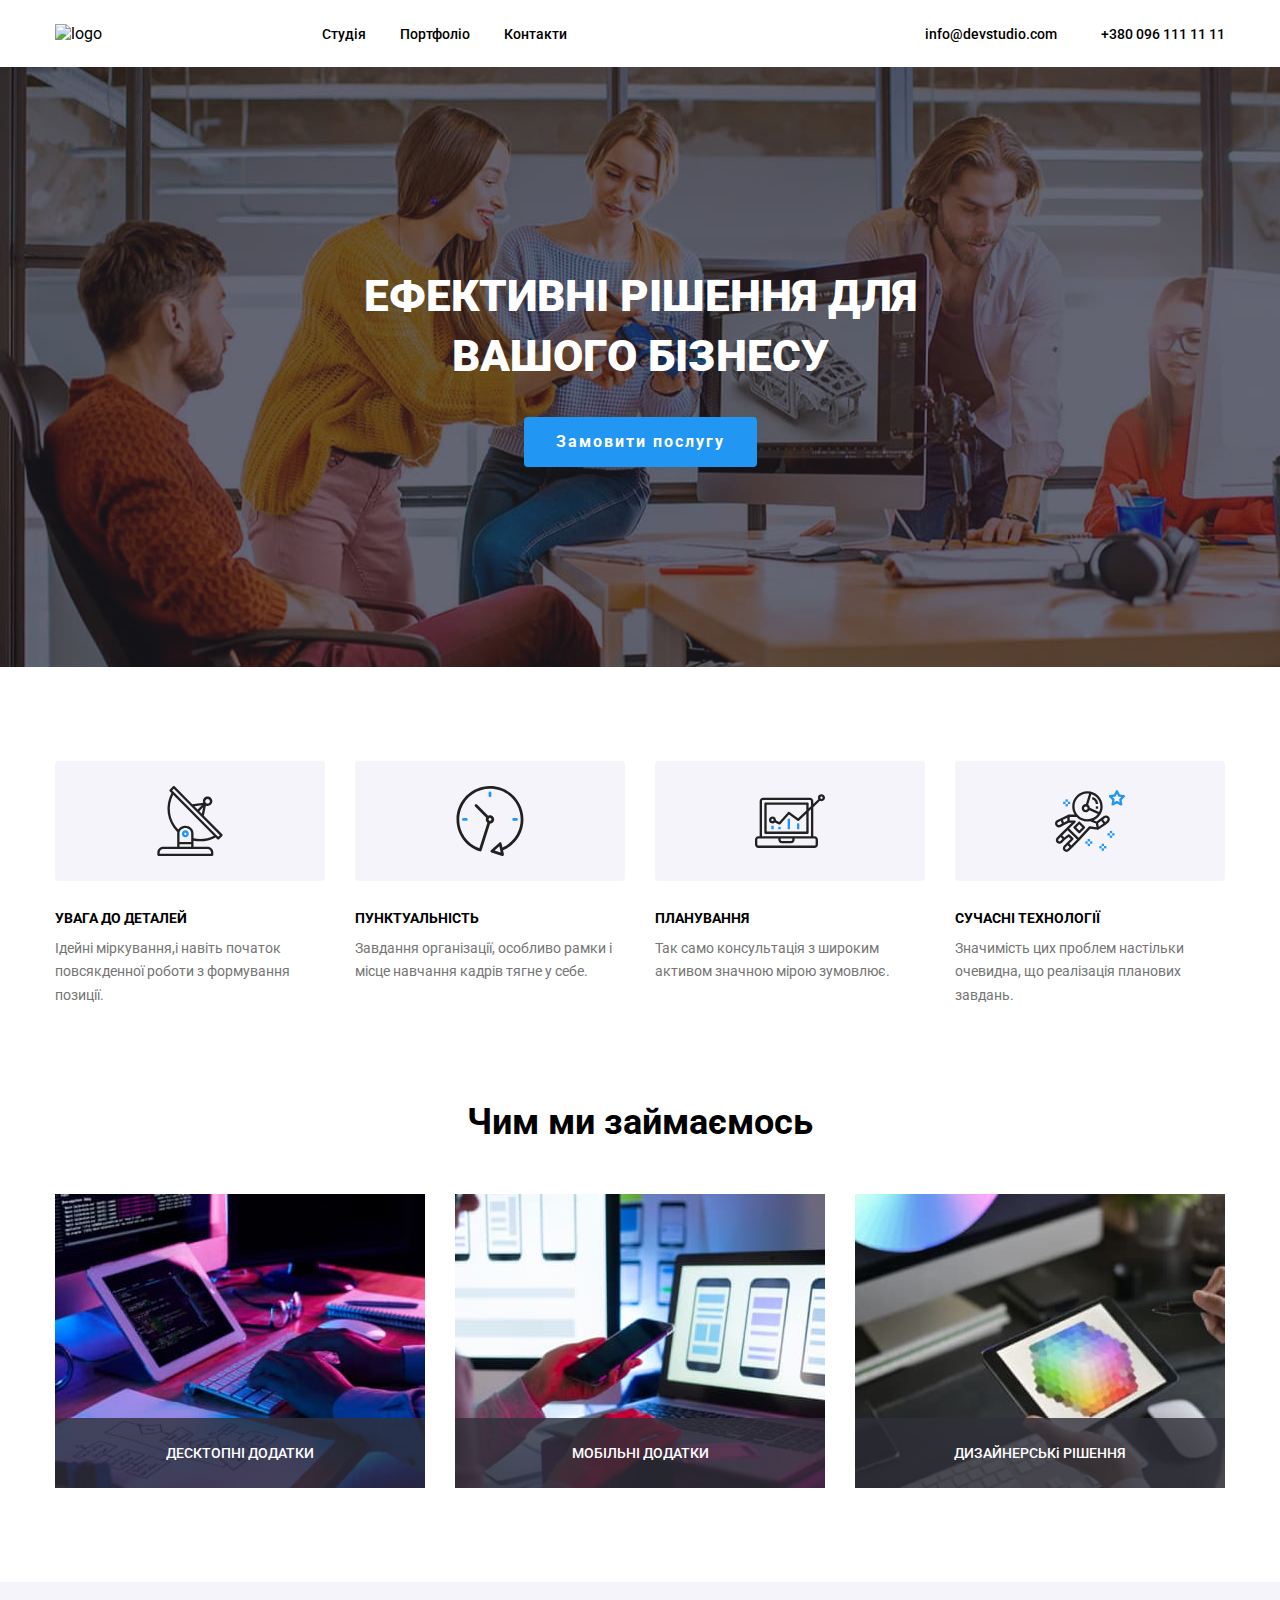
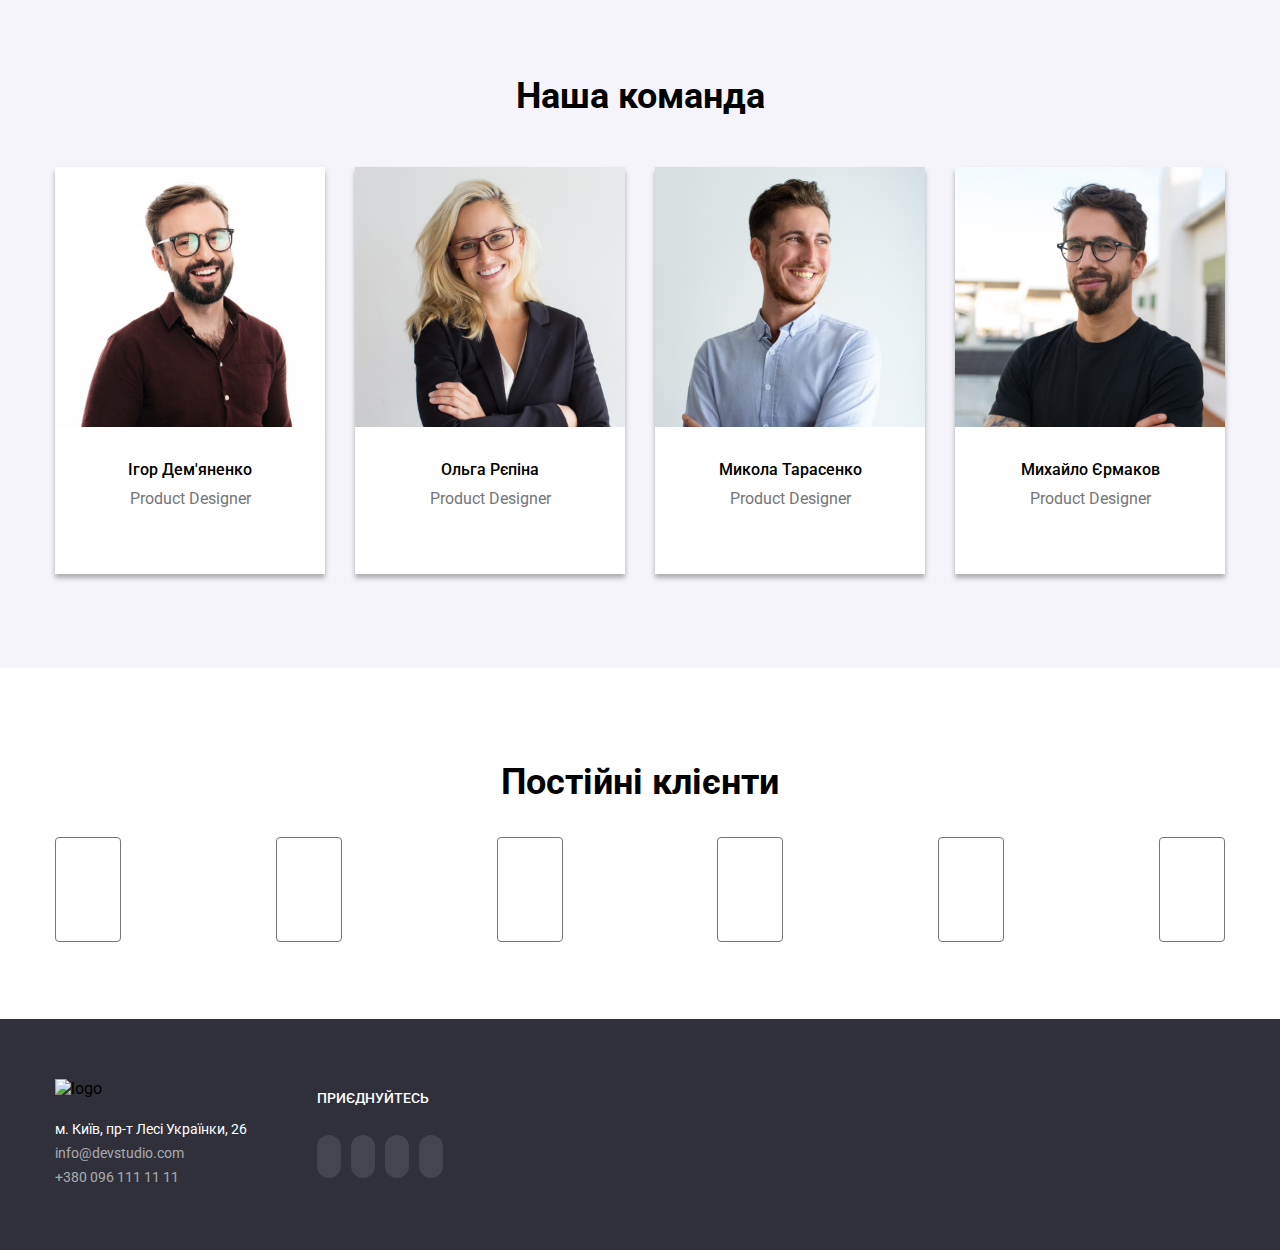
==== commit 05216da9: "position" ====
--- a/index.html
+++ b/index.html
@@ -11,6 +11,7 @@
   <link rel="preconnect" href="https://fonts.gstatic.com" crossorigin>
   <link href="https://fonts.googleapis.com/css2?family=Roboto:wght@500&display=swap" rel="stylesheet">
   <link rel="preconnect" href="css/normilize.css">
+  <link rel="stylesheet" href="icons/style.css">
   <link rel="stylesheet" href="css/webstudio.css" />
   <title>WEBSTUDIO</title>
 </head>
@@ -24,8 +25,10 @@
         <a class="header-nav-item" href="index.html">Студія</a>
         <a class="header-nav-item" href="portfolio.html">Портфоліо</a>
         <a class="header-nav-item" id="header-nav-third-element" href="#">Контакти</a>
-        <a class="header-nav-item header-nav-contact" href="mailto:info@devstudio.com">info@devstudio.com</a>
-        <a class="header-nav-item header-nav-contact" href="tel:+3800961111111">+380 096 111 11 11</a>
+        <a class="header-nav-item header-nav-contact" href="mailto:info@devstudio.com"><i class="icon-envelope-hover
+          "></i>info@devstudio.com</a>
+        <a class="header-nav-item header-nav-contact" href="tel:+3800961111111"><i class="icon-smartphone
+          "></i> +380 096 111 11 11</a>
     </div>
     </nav>
     </div>
@@ -37,9 +40,9 @@
       <div class="container">
         <div class="section-one-elements">
           <h1>ЕФЕКТИВНІ РІШЕННЯ ДЛЯ ВАШОГО БІЗНЕСУ</h1>
-        <button class="button-section-one" type="button">
-          Замовити послугу
-        </button>
+          <button class="button-section-one" type="button">
+            Замовити послугу
+          </button>
         </div>
       </div>
     </section>
@@ -82,9 +85,18 @@
       <div class="container">
         <h2>Чим ми займаємось</h2>
         <div class="section-three-wrap">
-          <img class="section-three-img" src="webstudioimg/box_1.jpg" alt="box_1" />
-          <img class="section-three-img" src="webstudioimg/box_2.jpg" alt="box_2" />
-          <img class="section-three-img" src="webstudioimg/box_3.jpg" alt="box_3" />
+          <div class="thumb">
+            <img class="section-three-img" src="webstudioimg/box_1.jpg" alt="box_1" />
+            <p class="section-three-img-decs">ДЕСКТОПНІ ДОДАТКИ</p>
+          </div>
+          <div class="thumb">
+            <img class="section-three-img" src="webstudioimg/box_2.jpg" alt="box_2" />
+            <p class="section-three-img-decs">МОБІЛЬНІ ДОДАТКИ</p>
+          </div>
+          <div class="thumb">
+            <img class="section-three-img" src="webstudioimg/box_3.jpg" alt="box_3" />
+            <p class="section-three-img-decs section-three-img-decs-three">ДИЗАЙНЕРСЬКі РІШЕННЯ</p>
+          </div>
         </div>
       </div>
     </section>
@@ -100,6 +112,16 @@
               <figcaption class="section-four-figcaption">
                 <h6 class="section-three-title">Ігор Дем'яненко</h6>
                 <p class="section-three-text">Product Designer</p>
+                <ul class="section-four-icon-list">
+                  <li class="section-four-icon-list-item"><a class="section-four-icon-list-link" href="#"><i
+                        class="icon-instagram section-four-icons-item"></i></a></li>
+                  <li class="section-four-icon-list-item"><a class="section-four-icon-list-link" href="#"><i
+                        class="icon-twitter section-four-icons-item"></i></a></li>
+                  <li class="section-four-icon-list-item"><a class="section-four-icon-list-link" href="#"><i
+                        class="icon-facebook section-four-icons-item"></i></a></li>
+                  <li class="section-four-icon-list-item"><a class="section-four-icon-list-link" href="#"><i
+                        class="icon-linkedin section-four-icons-item"></i></a></li>
+                </ul>
               </figcaption>
             </figure>
           </div>
@@ -110,6 +132,16 @@
               <figcaption class="section-four-figcaption">
                 <h6 class="section-three-title">Ольга Рєпіна</h6>
                 <p class="section-three-text">Product Designer</p>
+                <ul class="section-four-icon-list">
+                  <li class="section-four-icon-list-item"><a class="section-four-icon-list-link" href="#"><i
+                        class="icon-instagram section-four-icons-item"></i></a></li>
+                  <li class="section-four-icon-list-item"><a class="section-four-icon-list-link" href="#"><i
+                        class="icon-twitter section-four-icons-item"></i></a></li>
+                  <li class="section-four-icon-list-item"><a class="section-four-icon-list-link" href="#"><i
+                        class="icon-facebook section-four-icons-item"></i></a></li>
+                  <li class="section-four-icon-list-item"><a class="section-four-icon-list-link" href="#"><i
+                        class="icon-linkedin section-four-icons-item"></i></a></li>
+                </ul>
               </figcaption>
             </figure>
           </div>
@@ -120,6 +152,16 @@
               <figcaption class="section-four-figcaption">
                 <h6 class="section-three-title">Микола Тарасенко</h6>
                 <p class="section-three-text">Product Designer</p>
+                <ul class="section-four-icon-list">
+                  <li class="section-four-icon-list-item"><a class="section-four-icon-list-link" href="#"><i
+                        class="icon-instagram section-four-icons-item"></i></a></li>
+                  <li class="section-four-icon-list-item"><a class="section-four-icon-list-link" href="#"><i
+                        class="icon-twitter section-four-icons-item"></i></a></li>
+                  <li class="section-four-icon-list-item"><a class="section-four-icon-list-link" href="#"><i
+                        class="icon-facebook section-four-icons-item"></i></a></li>
+                  <li class="section-four-icon-list-item"><a class="section-four-icon-list-link" href="#"><i
+                        class="icon-linkedin section-four-icons-item"></i></a></li>
+                </ul>
               </figcaption>
             </figure>
           </div>
@@ -130,6 +172,16 @@
               <figcaption class="section-four-figcaption">
                 <h6 class="section-three-title">Михайло Єрмаков</h6>
                 <p class="section-three-text">Product Designer</p>
+                <ul class="section-four-icon-list">
+                  <li class="section-four-icon-list-item"><a class="section-four-icon-list-link" href="#"><i
+                        class="icon-instagram section-four-icons-item"></i></a></li>
+                  <li class="section-four-icon-list-item"><a class="section-four-icon-list-link" href="#"><i
+                        class="icon-twitter section-four-icons-item"></i></a></li>
+                  <li class="section-four-icon-list-item"><a class="section-four-icon-list-link" href="#"><i
+                        class="icon-facebook section-four-icons-item"></i></a></li>
+                  <li class="section-four-icon-list-item"><a class="section-four-icon-list-link" href="#"><i
+                        class="icon-linkedin section-four-icons-item"></i></a></li>
+                </ul>
               </figcaption>
             </figure>
           </div>
@@ -137,21 +189,61 @@
       </div>
     </section>
   </main>
+  <!--постійні клієнти-->
+  <section class="regular-customers">
+    <div class="container">
+      <h2 class="regular-customers-h">Постійні клієнти</h2>
+      <ul class="regular-customers-list">
+        <div class="container">
+          <li class="regular-customers-item"><a href="#" class="regular-customers-link"><i
+                class="icon-Logo1 regular-customer-icon"></i></a></li>
+          <li class="regular-customers-item"><a href="#" class="regular-customers-link"><i
+                class="icon-Logo2 regular-customer-icon"></i></a></li>
+          <li class="regular-customers-item"><a href="#" class="regular-customers-link"><i
+                class="icon-Logo3 regular-customer-icon"></i></a></li>
+          <li class="regular-customers-item"><a href="#" class="regular-customers-link"><i
+                class="icon-Logo4 regular-customer-icon"></i></a></li>
+          <li class="regular-customers-item"><a href="#" class="regular-customers-link"><i
+                class="icon-Logo5 regular-customer-icon"></i></a></li>
+          <li class="regular-customers-item"><a href="#" class="regular-customers-link"><i
+                class="icon-Logo6 regular-customer-icon"></i></a></li>
+        </div>
+      </ul>
+    </div>
+    </div>
+  </section>
   <!--футер-->
   <footer class="footer">
     <div class="container">
-      <img src="webstudioimg/logo2.0.png" alt="logo" />
-      <ul class="footer-list">
-        <li>
-          <a id="unique-element" href="#">м. Київ, пр-т Лесі Українки, 26</a>
-        </li>
-        <li>
-          <a href="mailto:info@devstudio.com">info@devstudio.com</a>
-        </li>
-        <li>
-          <a href="tel:+3800961111111">+380 096 111 11 11</a>
-        </li>
-      </ul>
+      <div class="footer-wrap">
+        <div class="footer-left">
+          <img src="webstudioimg/logo2.0.png" alt="logo" />
+          <ul class="footer-list">
+            <li>
+              <a id="unique-element" href="#">м. Київ, пр-т Лесі Українки, 26</a>
+            </li>
+            <li>
+              <a href="mailto:info@devstudio.com">info@devstudio.com</a>
+            </li>
+            <li>
+              <a href="tel:+3800961111111">+380 096 111 11 11</a>
+            </li>
+          </ul>
+        </div>
+        <div class="footer-right">
+          <h4 class="footer-right-header">ПРИЄДНУЙТЕСЬ</h4>
+          <ul class="footer-icon-list">
+            <li class="footer-icon-list-item"><a class="footer-icon-list-link" href="#"><i
+                  class="icon-instagram footer-icons-item"></i></a></li>
+            <li class="footer-icon-list-item"><a class="footer-icon-list-link" href="#"><i
+                  class="icon-twitter footer-icons-item"></i></a></li>
+            <li class="footer-icon-list-item"><a class="footer-icon-list-link" href="#"><i
+                  class="icon-facebook footer-icons-item"></i></a></li>
+            <li class="footer-icon-list-item"><a class="footer-icon-list-link" href="#"><i
+                  class="icon-linkedin footer-icons-item"></i></a></li>
+          </ul>
+        </div>
+      </div>
     </div>
   </footer>
 </body>
--- a/css/webstudio.css
+++ b/css/webstudio.css
@@ -46,6 +46,14 @@
 
 #header-nav-third-element {
   margin-right: 314px;
+}
+
+.icon-envelope-hover{
+  margin: 2px 10px 2px 0;
+}
+
+.icon-smartphone {
+  margin-right: 10px;
 }
 
 /* 1 секція */
@@ -55,19 +63,20 @@
   background-size: cover;
   padding: 200px 0;
   position: relative;
-    width: 100%; /* або будь-який інший розмір, який ви визначили */
-  background-image: url('/webstudioimg/bgheader.jpg');
+  width: 100%;
+  /* або будь-який інший розмір, який ви визначили */
+  background-image: url('../webstudioimg/bgheader.jpg');
 }
 
 .section-one::before {
   content: '';
-    position: absolute;
-    top: 0;
-    left: 0;
-    width: 100%;
-    height: 100%;
-    background-color: rgba(47, 48, 58, 0.4);
-    z-index: 1;
+  position: absolute;
+  top: 0;
+  left: 0;
+  width: 100%;
+  height: 100%;
+  background-color: rgba(47, 48, 58, 0.4);
+  z-index: 1;
 }
 
 .section-one-elements {
@@ -141,7 +150,7 @@
   display: block;
   width: 100%;
   height: 120px;
-  background-image: url('/webstudioimg/icon1.svg');
+  background-image: url('../webstudioimg/icon1.svg');
   background-size: cover;
 }
 
@@ -150,7 +159,7 @@
   display: block;
   width: 100%;
   height: 120px;
-  background-image: url('/webstudioimg/icon2.svg');
+  background-image: url('../webstudioimg/icon2.svg');
   background-size: cover;
 }
 
@@ -159,7 +168,7 @@
   display: block;
   width: 100%;
   height: 120px;
-  background-image: url('/webstudioimg/icon3.svg');
+  background-image: url('../webstudioimg/icon3.svg');
   background-size: cover;
 }
 
@@ -168,7 +177,7 @@
   display: block;
   width: 100%;
   height: 120px;
-  background-image: url('/webstudioimg/icon4.svg');
+  background-image: url('../webstudioimg/icon4.svg');
   background-size: cover;
 }
 
@@ -189,6 +198,29 @@
 
 .section-three-img {
   max-width: 100%;
+  display: block;
+}
+
+.thumb{
+  position: relative;
+}
+
+.section-three-img-decs{
+  position: absolute;
+  bottom: 0;
+  left: 0;
+  right: 0;
+  text-align: center;
+  padding: 27px 108px;
+  font-size: 14px;
+  font-weight: 500;
+  letter-spacing: 3%;
+  color: white;
+  background-color: rgba(47, 48, 58, 0.8);
+}
+
+.section-three-img-decs-three{
+  padding: 27px 95px;
 }
 
 /* 4 секція */
@@ -215,10 +247,6 @@
   margin: 0 auto;
   padding-bottom: 50px;
   text-align: center;
-}
-
-.section-four-item {
-  margin: 0 auto;
 }
 
 .section-four-item h6 {
@@ -253,6 +281,74 @@
   background-color: #fff;
 }
 
+.section-four-icon-list {
+  margin-top: 16px;
+  list-style: none;
+  display: flex;
+  justify-content: center;
+}
+
+.section-four-icon-list-link {
+  text-decoration: none;
+}
+
+.section-four-icons-item {
+  color: var(--text-color);
+  font-size: 16px;
+  padding: 12px;
+  background-color: none;
+  transition: color 0.5s; 
+  border-radius: 35px;
+}
+
+.section-four-icons-item:hover {
+  color: white;
+  background-color: var(--accent-color);
+}
+
+/* постійні клієнти */
+.regular-customers {
+  margin: 94px 0;
+}
+
+.regular-customers-h {
+  font-family: "Roboto", sans-serif;
+  font-size: 36px;
+  font-weight: 700;
+  line-height: 116%;
+  color: #000;
+  margin: 0 auto;
+  padding-bottom: 50px;
+  text-align: center;
+}
+
+.regular-customers-list .container {
+  padding: 0;
+  list-style: none;
+  display: flex;
+  justify-content: space-between;
+}
+
+.regular-customers-link{
+  text-decoration: none;
+}
+
+.regular-customer-icon {
+  font-size: 60px;
+  color: var(--text-color);
+  transition: color 0.5s;
+  padding: 16px 32px;
+  border: 1px solid var(--text-color);
+  border-radius: 4px;
+  transition: border-color 0.5s ease;
+}
+
+.regular-customer-icon:hover {
+  color: var(--accent-color);
+  border: 1px solid var(--accent-color);
+  
+}
+
 /* підвал */
 .footer {
   padding: 60px 0;
@@ -260,6 +356,10 @@
   list-style: none;
 }
 
+.footer-wrap {
+  display: flex;
+}
+
 .footer ul {
   list-style: none;
   padding-top: 20px;
@@ -274,7 +374,7 @@
   color: var(--accent-color);
 }
 
-.footer-list a{
+.footer-list a {
   font-size: 14px;
   font-weight: 400;
   line-height: 171%;
@@ -284,6 +384,51 @@
 
 .footer a:hover {
   color: var(--accent-color);
+}
+
+.footer-right {
+  margin: 12px 0 0 70px;
+}
+
+.footer-right-header {
+  font-size: 14px;
+  font-weight: 500;
+  color: #fff;
+  line-height: 114%;
+  margin-bottom: 20px;
+}
+
+.footer-right-icons {
+  display: flex;
+  justify-content: space-between;
+}
+
+.footer-icon-list {
+  margin-top: 16px;
+  list-style: none;
+  display: flex;
+}
+
+.footer-icon-list-item:not(:last-child) {
+  margin-right: 10px;
+}
+
+.footer-icon-list-link {
+  text-decoration: none;
+}
+
+.footer-icons-item {
+  color: white;
+  font-size: 16px;
+  padding: 12px;
+  background-color: rgba(255, 255, 255, 0.1);
+  transition: color 0.5s; 
+  border-radius: 35px;
+}
+
+.footer-icons-item:hover {
+  color: white;
+  background-color: var(--accent-color);
 }
 
 /* котейнер */
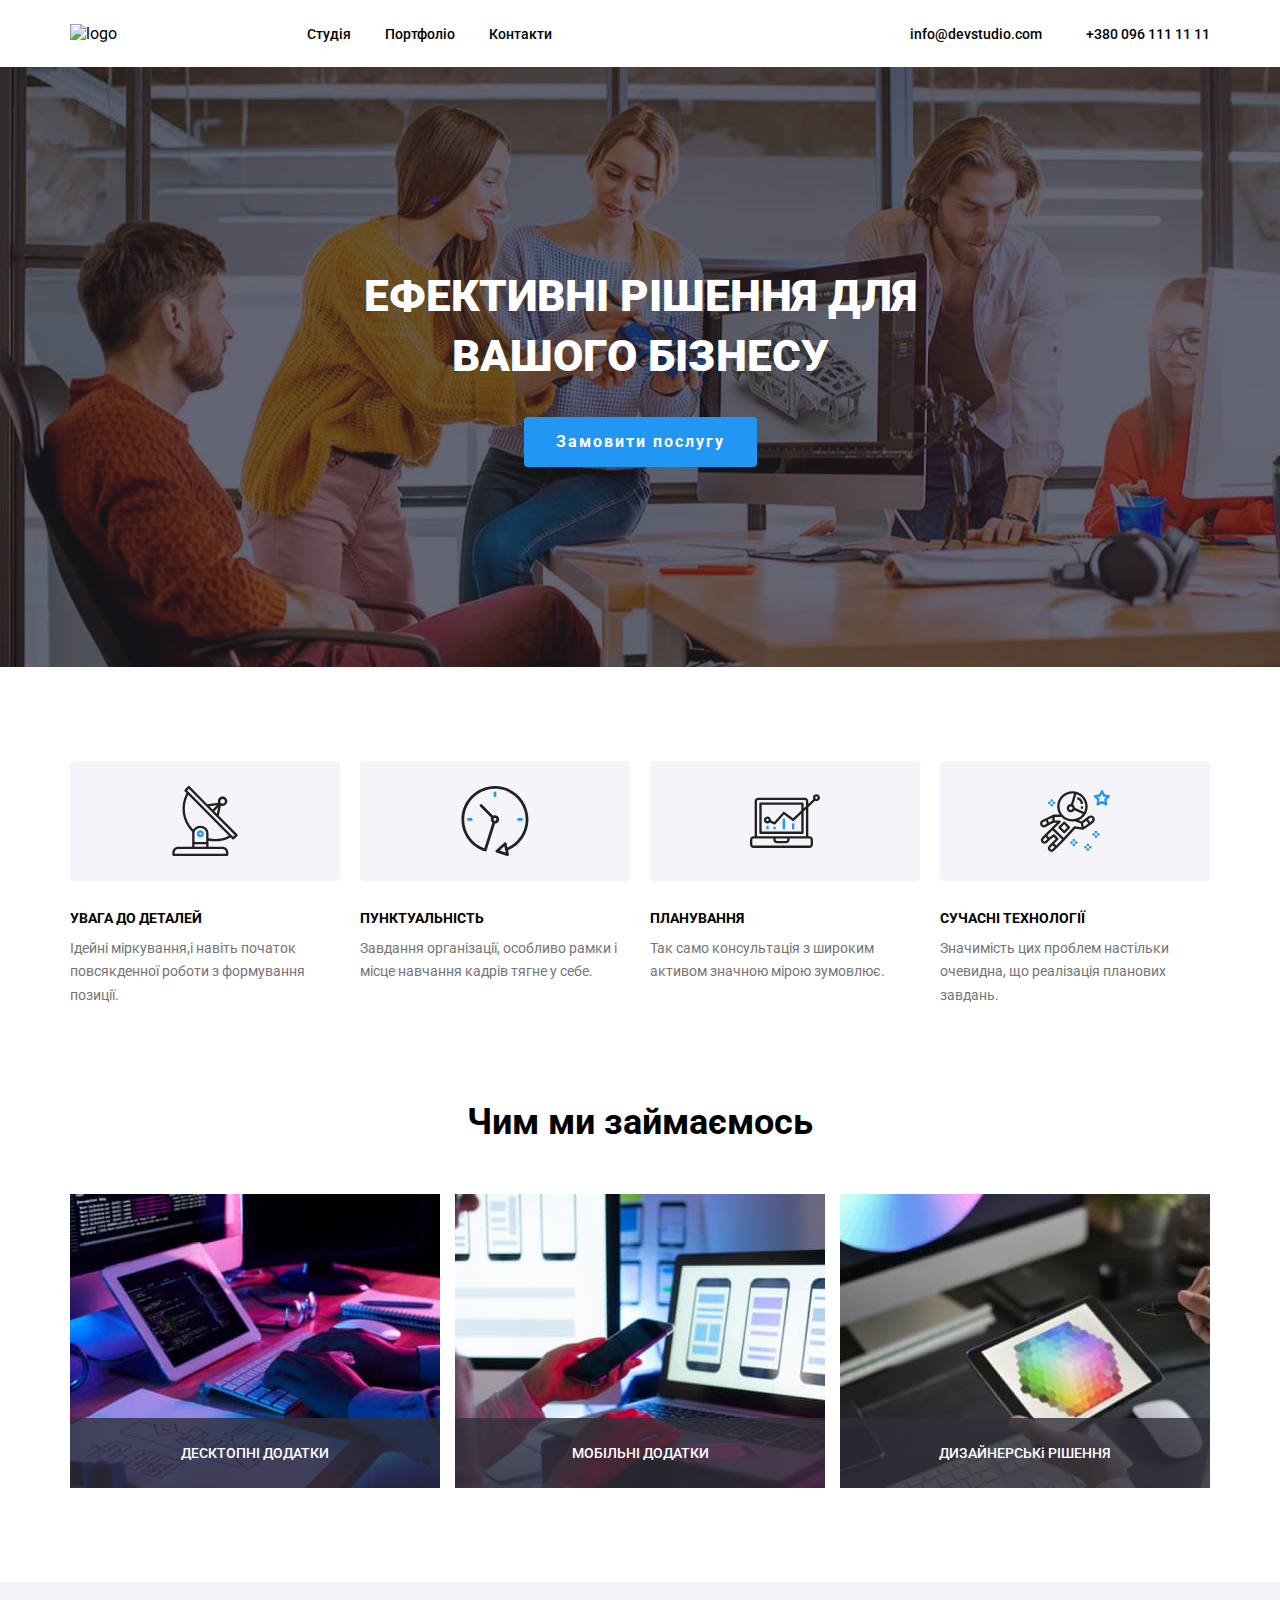
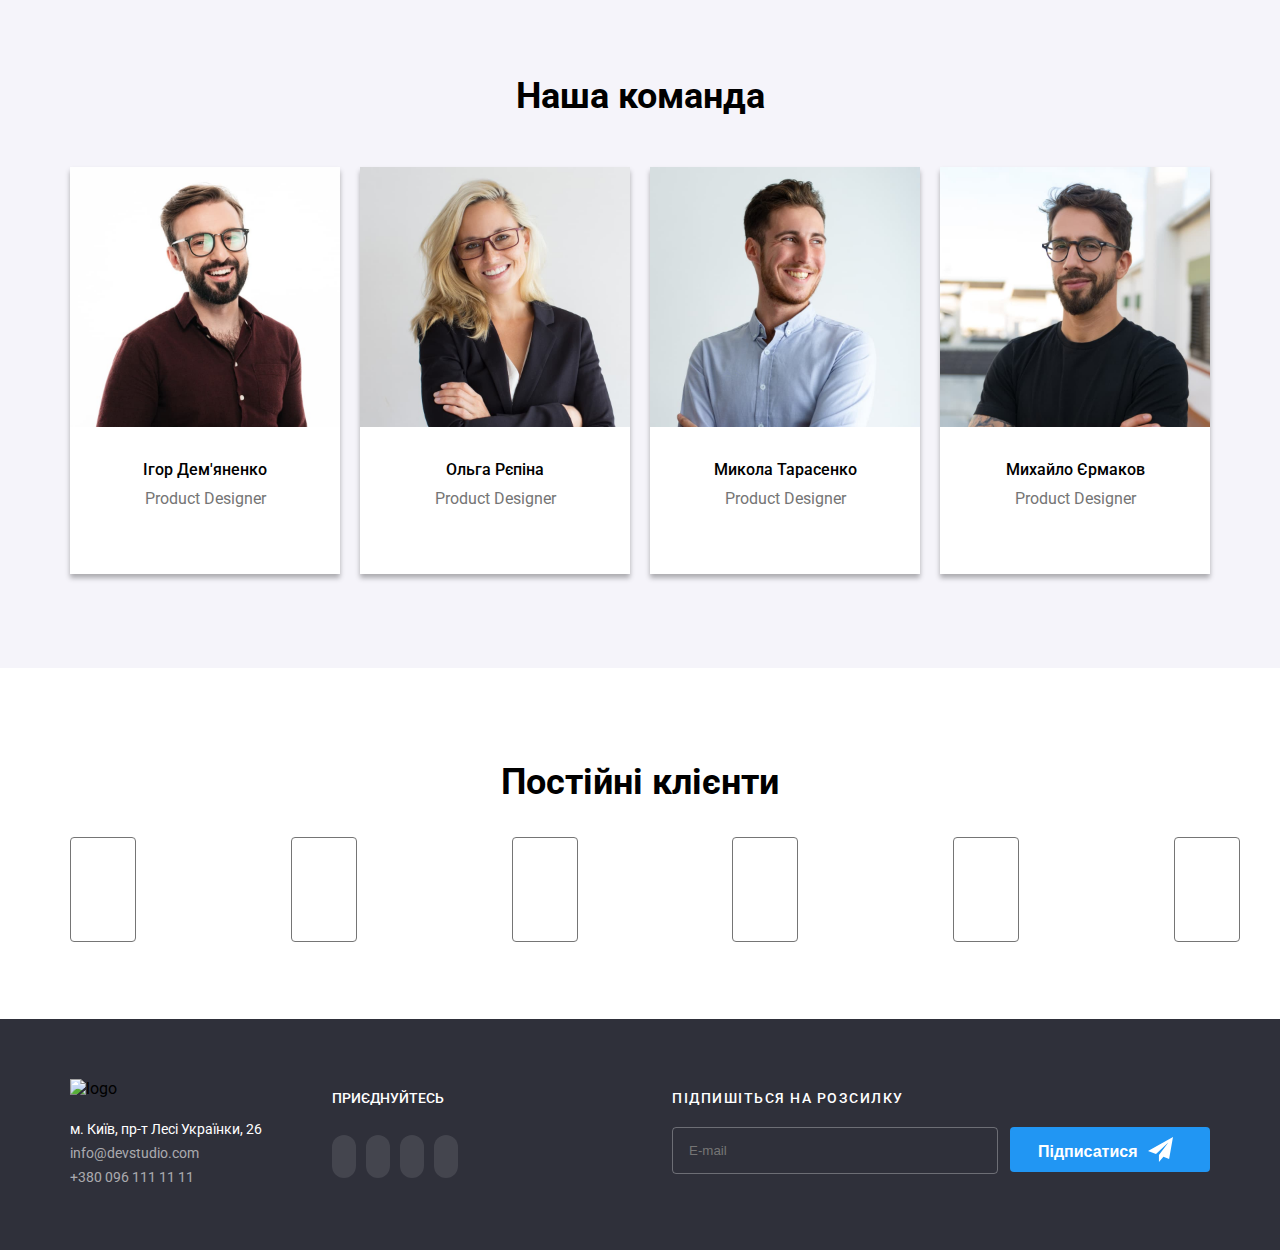
==== commit fc5e082f: "new" ====
--- a/index.html
+++ b/index.html
@@ -13,6 +13,8 @@
   <link rel="preconnect" href="css/normilize.css">
   <link rel="stylesheet" href="icons/style.css">
   <link rel="stylesheet" href="css/webstudio.css" />
+  <link rel="stylesheet" href="js/main.js">
+  <link rel="stylesheet" href="css/modal.css">
   <title>WEBSTUDIO</title>
 </head>
 
@@ -39,12 +41,48 @@
     <section class="section-one">
       <div class="container">
         <div class="section-one-elements">
-          <h1>ЕФЕКТИВНІ РІШЕННЯ ДЛЯ ВАШОГО БІЗНЕСУ</h1>
-          <button class="button-section-one" type="button">
-            Замовити послугу
-          </button>
-        </div>
-      </div>
+          <h1 class="section-one-header">ЕФЕКТИВНІ РІШЕННЯ ДЛЯ ВАШОГО БІЗНЕСУ</h1>
+          ​<button class="button-section-one" type="button" data-modal-open>Замовити послугу</button>
+          <!--форма-->
+          <div class="backdrop is-hidden" data-modal>
+            <div class="modal">
+              <button class="btn" data-modal-close>&#215;</button>
+              <form action="" class="form">
+                <h1 class="form-title">Залиште свої дані, ми вам передзвонимо</h1>
+                <label>
+                  <p>Ім'я</p>
+                  <input class="form-input form-input-first" type="text" name="name" placeholder="" mainless="3"
+                    maxlength="20" required pattern="^[a-zA-Zа-яА-ЯіІїЇєЄ']{2,30}$"
+                    title="Username must be two words separated by space.">
+                </label>
+                <label>
+                  <p>Телефон</p>
+                  <input class="form-input form-input-second" type="tel" name="tel" placeholder="" required min="10"
+                    max="20" pattern="\+380\d{9}">
+                </label>
+                <label>
+                  <p>Пошта</p>
+                  <input class="form-input form-input-third" type="email" name="email" placeholder=""
+                    pattern="[a-zA-Z0-9._%+-]+@[a-zA-Z0-9.-]+\.[a-zA-Z]{2,}$">
+                </label>
+                <label>
+                  <p>Коментарі</p>
+                  <textarea class="form-input" name="message" id="" cols="30" rows="10"
+                    placeholder="Введіть текст"></textarea>
+                </label>
+                <label for="agreeCheckbox">
+                  <input type="checkbox" id="agreeCheckbox">
+                  Погоджуюся з розсилкою та приймаю <a href="#" class="checkbox-link">Умови договору</a>
+                </label>
+                <button class="form-btn" type="button">Відправити</button>
+              </form>
+            </div>
+    </section>
+    </div>
+    </div>
+    </div>
+    </div>
+    </div>
     </section>
     <!--2 секція-->
     <section class="section-two">
@@ -243,9 +281,22 @@
                   class="icon-linkedin footer-icons-item"></i></a></li>
           </ul>
         </div>
+        <div class="footer-form">
+          <h4 class="footer-form-header">ПІДПИШІТЬСЯ НА РОЗСИЛКУ</h4>
+          <div class="footer-form-wrap">
+            <label>
+              <input class="footer-form-input" type="email" name="email" placeholder="E-mail"
+                pattern="[a-zA-Z0-9._%+-]+@[a-zA-Z0-9.-]+\.[a-zA-Z]{2,}$">
+            </label>
+            <button class="footer-form-btn" type="button">
+              <p>Підписатися</p><img src="icons/icon-send-telegram.svg" alt="icon">
+            </button>
+          </div>
+        </div>
       </div>
     </div>
   </footer>
+  <script src="js/main.js"></script>
 </body>
 
 </html>--- a/css/webstudio.css
+++ b/css/webstudio.css
@@ -84,7 +84,7 @@
   text-align: center;
 }
 
-.section-one h1 {
+.section-one-header {
   color: white;
   width: 696px;
   font-size: 44px;
@@ -105,6 +105,7 @@
   border: none;
   border-radius: 4px;
   letter-spacing: 2px;
+  cursor: pointer;
 }
 
 .button-section-one:hover {
@@ -431,9 +432,66 @@
   background-color: var(--accent-color);
 }
 
+/*форма футер */
+
+.footer-form{
+  margin-left: auto;
+  margin-top: 12px;
+  float: right;
+}
+
+.footer-form-header{
+  font-size: 14px;
+  font-weight: 500;
+  color: #fff;
+  line-height: 114%;
+  margin-bottom: 20px;
+  letter-spacing: 1.5px;
+}
+
+.footer-form-wrap{
+  display: flex;
+  justify-content: flex-end;
+}
+
+.footer-form-input{
+    padding: 15px 16px;
+    border: 1px solid rgba(255, 255, 255, 0.3);
+    background-color: rgba(33, 150, 243, 0);
+    border-radius: 4px;
+    margin-bottom: 10px;
+    resize: none;
+    width: 326px;
+    margin-right: 12px;
+}
+
+.footer-form-btn{
+  display: flex;
+  border: none;
+  border-radius: 4px;
+  width: 200px;
+  height: 45px;
+  padding: 10px 28px;
+  background-color: #2196f3;
+  color: white;
+  cursor: pointer;
+}
+
+.footer-form-btn p {
+  font-size: 16px;
+  font-weight: 700;
+  line-height: 187%;
+  margin-right: 10px;
+}
+
+
 /* котейнер */
 .container {
   width: 1170px;
   margin: 0px auto;
   padding: 0px 15px;
-}+}
+
+
+
+
--- a/css/modal.css
+++ b/css/modal.css
@@ -0,0 +1,173 @@
+* {
+    padding: 0;
+    margin: 0;
+    box-sizing: border-box;
+}
+
+body {
+
+    font-family: "Roboto", sans-serif;
+}
+
+.backdrop {
+    position: fixed;
+    top: 0;
+    left: 0;
+    width: 100%;
+    height: 100%;
+    background-color: rgba(0, 0, 0, 0.5);
+    opacity: 1;
+}
+
+.backdrop.is-hidden {
+    opacity: 0;
+    pointer-events: none;
+}
+
+.no-scroll {
+    overflow: hidden;
+}
+
+.modal {
+    position: absolute;
+    top: 50%;
+    left: 50%;
+    min-width: 400px;
+    min-height: 300px;
+    padding: 40px;
+    background-color: rgb(255, 255, 255);
+    transform: translate(-50%, -50%);
+}
+
+.modal .form {
+    margin: 0;
+}
+
+.modal-content {
+    background-color: #fff;
+    width: 80%;
+    max-width: 528px;
+    margin: 10% auto;
+    border-radius: 4px;
+    box-shadow: 0 0 10px rgba(0, 0, 0, 0.3);
+}
+
+.form {
+    width: 528px;
+}
+
+
+/*оформлення*/
+
+.btn {
+    position: fixed;
+    top: 8px;
+    right: 8px;
+    width: 30px;
+    height: 30px;
+    border-radius: 50%;
+    border: 1px solid rgba(0, 0, 0, 0.1);
+    background-color: white;
+    color: #000000;
+    font-size: 20px;
+    cursor: pointer;
+}
+
+.btn:hover {
+    color: #2196F3;
+}
+
+.form-title {
+    text-align: center;
+    font-size: 20px;
+    font-weight: 700;
+    line-height: auto;
+    letter-spacing: 1.5px;
+    margin-bottom: 12px;
+}
+
+.form-input {
+    padding: 11px 12px;
+    border: 1px solid #DCDCDC;
+    border-radius: 10px;
+    margin-bottom: 10px;
+    resize: none;
+    width: 100%;
+}
+
+label,
+label p {
+    color: #757575;
+    padding-bottom: 4px;
+    font-size: 12px;
+    font-weight: 400;
+    line-height: auto;
+    text-align: start;
+}
+
+.form-input-first::placeholder {
+    width: 18px;
+    height: 18px;
+    background-image: url('/webstudioimg/pearson-icon.svg');
+    background-size: contain;
+    background-position: center;
+}
+
+.form-input-second::placeholder {
+    width: 18px;
+    height: 18px;
+    background-image: url('/webstudioimg/phone-icon.svg');
+    background-size: contain;
+    background-position: center;
+}
+
+.form-input-third::placeholder {
+    width: 18px;
+    height: 18px;
+    background-image: url('/webstudioimg/e-mail-icon.svg');
+    background-size: contain;
+    background-position: center;
+}
+
+input[type="tel"]:focus {
+    border-color: #2196F3;
+}
+
+label {
+    font-size: 14px;
+    font-weight: 400;
+    line-height: 171%;
+    letter-spacing: 1px;
+}
+
+.checkbox-link {
+    color: #2196F3;
+}
+
+.form-btn {
+    align-self: center;
+    width: fit-content;
+    background-color: #2196F3;
+    color: #fff;
+    font-weight: 700;
+    font-size: 16px;
+    line-height: 187%;
+    letter-spacing: 1.5px;
+    border: 0;
+    padding: 10px 52px;
+    border-radius: 4px;
+    margin-top: 23px;
+    cursor: pointer;
+}
+
+.form-btn:hover {
+    box-shadow: 0 4px 4px 0 rgba(0, 0, 0, 0.3);
+}
+
+.form-input:not(:placeholder-shown):required:valid {
+    border-color: #2196F3;
+}
+
+.form-input:not(:placeholder-shown):required:invalid {
+    border-color: red;
+}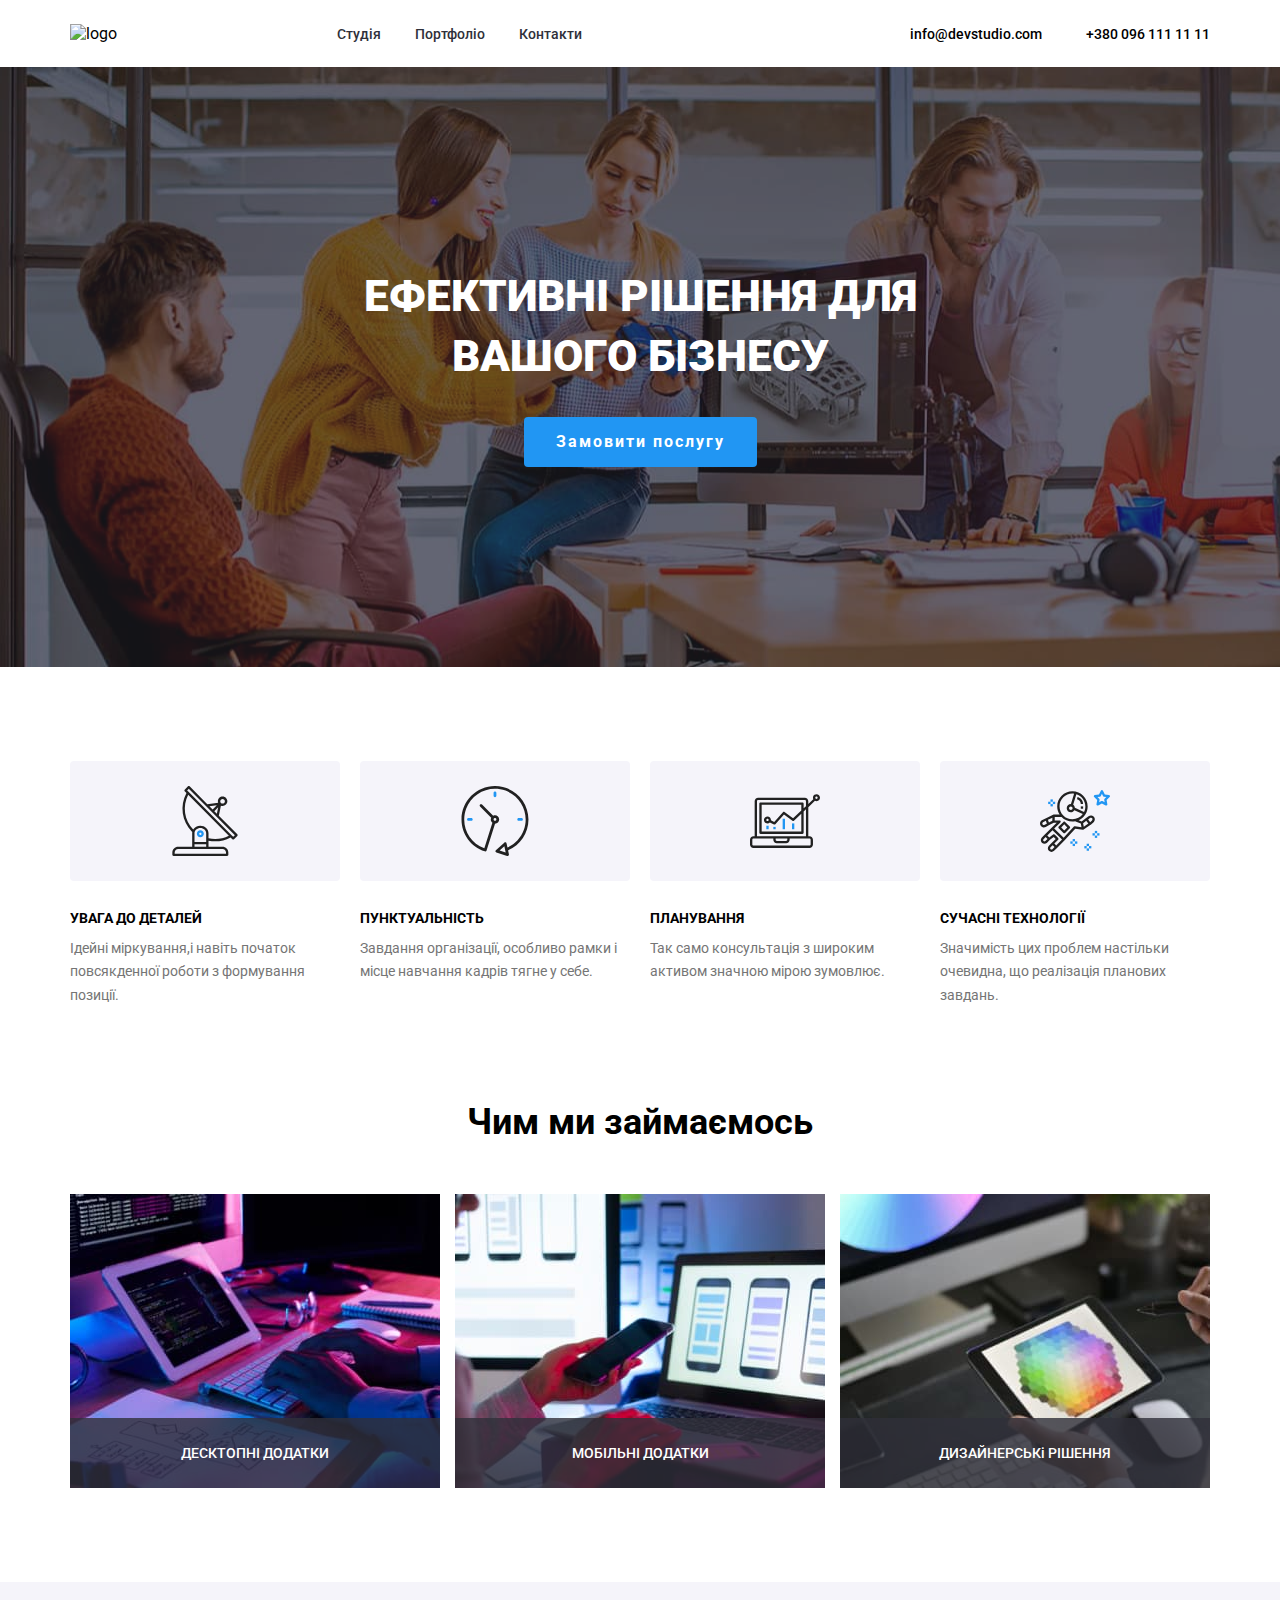
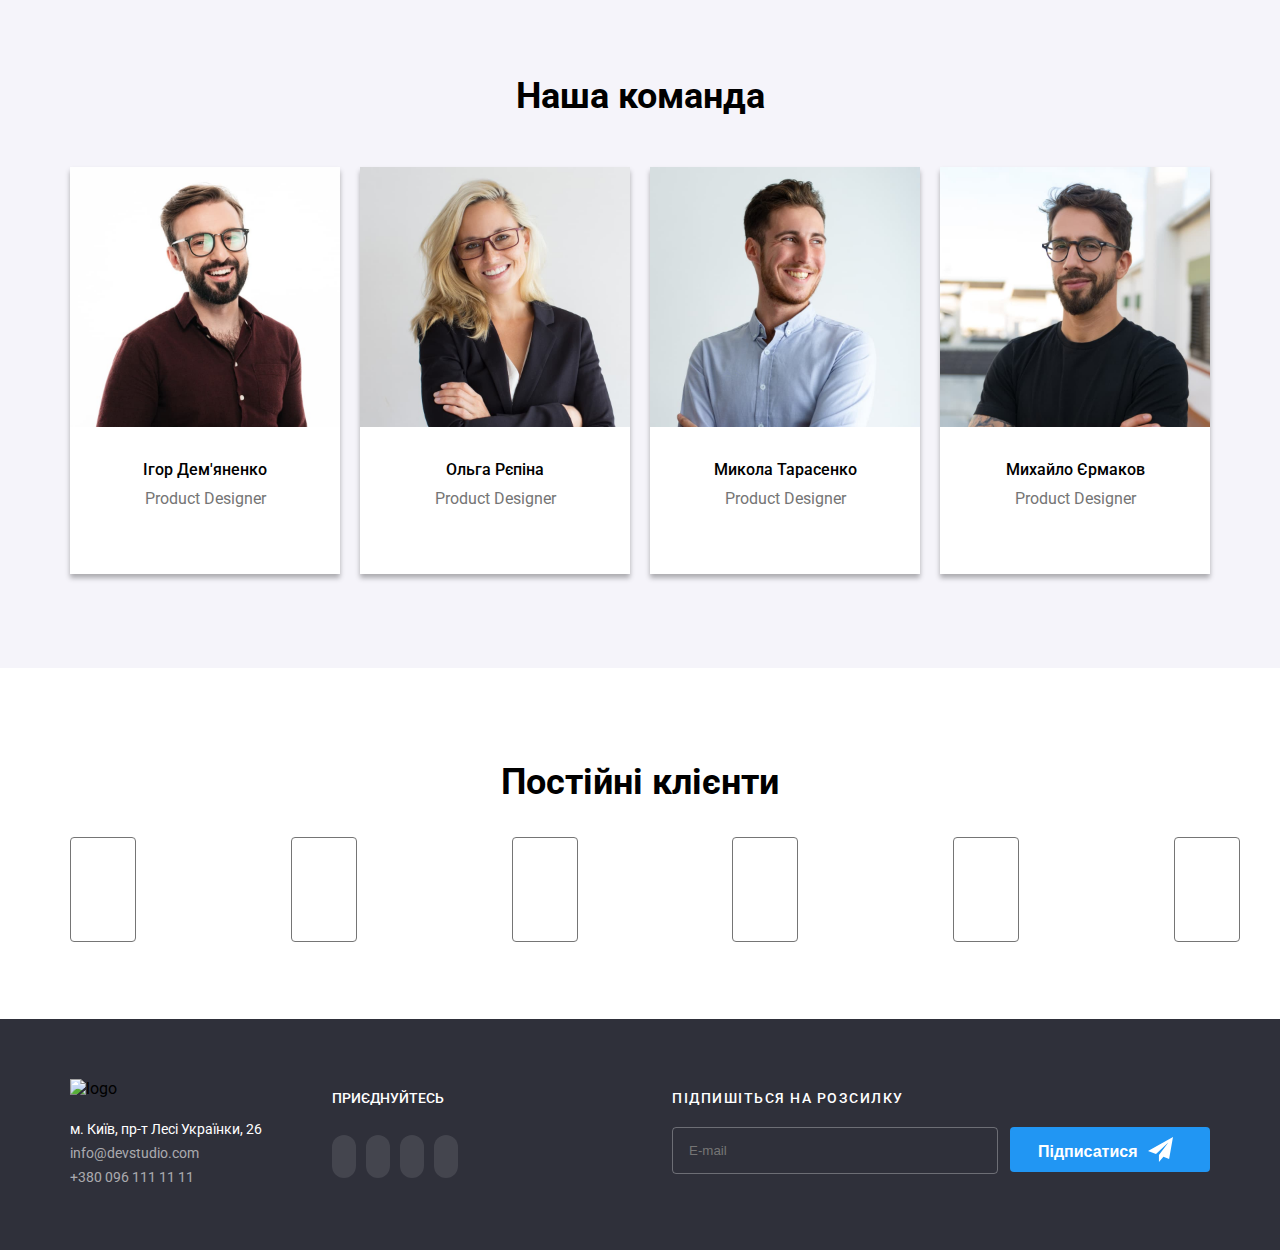
==== commit 6623714f: "remove modal.css" ====
--- a/index.html
+++ b/index.html
@@ -13,8 +13,8 @@
   <link rel="preconnect" href="css/normilize.css">
   <link rel="stylesheet" href="icons/style.css">
   <link rel="stylesheet" href="css/webstudio.css" />
-  <link rel="stylesheet" href="js/main.js">
   <link rel="stylesheet" href="css/modal.css">
+  <link rel="stylesheet" href="webstudioimg/fonts/icomoon.svg">
   <title>WEBSTUDIO</title>
 </head>
 
@@ -24,15 +24,14 @@
     <div class="container">
       <img class="logo" src="webstudioimg/logo.png" alt="logo" />
       <nav class="header-nav">
-        <a class="header-nav-item" href="index.html">Студія</a>
-        <a class="header-nav-item" href="portfolio.html">Портфоліо</a>
-        <a class="header-nav-item" id="header-nav-third-element" href="#">Контакти</a>
+        <a class="header-nav-item active" href="index.html">Студія</a></li>
+        <a class="header-nav-item active" href="portfolio.html">Портфоліо</a></li>
+        <a class="header-nav-item active" id="header-nav-third-element" href="#">Контакти</a>
         <a class="header-nav-item header-nav-contact" href="mailto:info@devstudio.com"><i class="icon-envelope-hover
           "></i>info@devstudio.com</a>
         <a class="header-nav-item header-nav-contact" href="tel:+3800961111111"><i class="icon-smartphone
           "></i> +380 096 111 11 11</a>
-    </div>
-    </nav>
+      </nav>
     </div>
   </header>
   <!--меін-->
@@ -44,26 +43,32 @@
           <h1 class="section-one-header">ЕФЕКТИВНІ РІШЕННЯ ДЛЯ ВАШОГО БІЗНЕСУ</h1>
           ​<button class="button-section-one" type="button" data-modal-open>Замовити послугу</button>
           <!--форма-->
-          <div class="backdrop is-hidden" data-modal>
+          <div class="backdrop is-hidden is-visible" data-modal>
             <div class="modal">
               <button class="btn" data-modal-close>&#215;</button>
               <form action="" class="form">
                 <h1 class="form-title">Залиште свої дані, ми вам передзвонимо</h1>
-                <label>
+                <label class="label">
                   <p>Ім'я</p>
-                  <input class="form-input form-input-first" type="text" name="name" placeholder="" mainless="3"
-                    maxlength="20" required pattern="^[a-zA-Zа-яА-ЯіІїЇєЄ']{2,30}$"
-                    title="Username must be two words separated by space.">
+                  <div class="input-container-first">
+                    <input class="form-input form-input-first" type="text" name="name" placeholder="" mainless="3"
+                      maxlength="20" required pattern="^[a-zA-Zа-яА-ЯіІїЇєЄ']{2,30}$"
+                      title="Username must be two words separated by space.">
+                  </div>
                 </label>
                 <label>
                   <p>Телефон</p>
-                  <input class="form-input form-input-second" type="tel" name="tel" placeholder="" required min="10"
-                    max="20" pattern="\+380\d{9}">
+                  <div class="input-container-second">
+                    <input class="form-input form-input-second" type="tel" name="tel" placeholder="" required min="10"
+                      max="20" pattern="\+380\d{9}">
+                  </div>
                 </label>
                 <label>
                   <p>Пошта</p>
-                  <input class="form-input form-input-third" type="email" name="email" placeholder=""
-                    pattern="[a-zA-Z0-9._%+-]+@[a-zA-Z0-9.-]+\.[a-zA-Z]{2,}$">
+                  <div class="input-container-third">
+                    <input class="form-input form-input-third" type="email" name="email" placeholder="" mim="10"
+                      pattern="[a-zA-Z0-9._%+-]+@[a-zA-Z0-9.-]+\.[a-zA-Z]{2,}$">
+                  </div>
                 </label>
                 <label>
                   <p>Коментарі</p>
@@ -74,7 +79,7 @@
                   <input type="checkbox" id="agreeCheckbox">
                   Погоджуюся з розсилкою та приймаю <a href="#" class="checkbox-link">Умови договору</a>
                 </label>
-                <button class="form-btn" type="button">Відправити</button>
+                <button class="form-btn" type="submit">Відправити</button>
               </form>
             </div>
     </section>
@@ -288,7 +293,7 @@
               <input class="footer-form-input" type="email" name="email" placeholder="E-mail"
                 pattern="[a-zA-Z0-9._%+-]+@[a-zA-Z0-9.-]+\.[a-zA-Z]{2,}$">
             </label>
-            <button class="footer-form-btn" type="button">
+            <button class="footer-form-btn" type="submit">
               <p>Підписатися</p><img src="icons/icon-send-telegram.svg" alt="icon">
             </button>
           </div>
--- a/css/webstudio.css
+++ b/css/webstudio.css
@@ -33,28 +33,59 @@
   color: #000;
   text-decoration: none;
   line-height: 114%;
+  transition: color 250ms cubic-bezier(0.4, 0, 0.2, 1) ;
 }
 
 .page-header a:not(:last-child) {
-  padding-right: 30px;
+  margin-right: 30px;
 }
 
 .page-header a:hover {
   color: var(--accent-color);
   text-decoration: none;
+  transition: color 250ms cubic-bezier(0.4, 0, 0.2, 1); 
+}
+
+.header-nav-item {
+  color: var(--accent-color);
+}
+
+.header-nav-item.active {
+  color: var(--background);
+}
+
+.header-nav-item.active {
+  position: relative;
+  padding-bottom: 24px;
+  transition: color 250ms ease;
+}
+
+.header-nav-item.active:hover::after {
+  content: "";
+  position: absolute;
+  width: 100%;
+  height: 4px;
+  border: none;
+  border-radius: 2px;
+  background-color: var(--accent-color);
+  bottom: 0;
+  left: 0;
+  transition: color 250ms cubic-bezier(0.4, 0, 0.2, 1); 
 }
 
 #header-nav-third-element {
   margin-right: 314px;
 }
 
-.icon-envelope-hover{
+.icon-envelope-hover {
   margin: 2px 10px 2px 0;
 }
 
 .icon-smartphone {
   margin-right: 10px;
 }
+
+
 
 /* 1 секція */
 .section-one {
@@ -65,11 +96,11 @@
   position: relative;
   width: 100%;
   /* або будь-який інший розмір, який ви визначили */
-  background-image: url('../webstudioimg/bgheader.jpg');
+  background-image: url("../webstudioimg/bgheader.jpg");
 }
 
 .section-one::before {
-  content: '';
+  content: "";
   position: absolute;
   top: 0;
   left: 0;
@@ -106,16 +137,253 @@
   border-radius: 4px;
   letter-spacing: 2px;
   cursor: pointer;
+  transition: color 250ms ease;
 }
 
 .button-section-one:hover {
   box-shadow: 0 4px 4px 0 rgba(0, 0, 0, 0.3);
+  transition: color 250ms cubic-bezier(0.4, 0, 0.2, 1); 
 }
 
 .section-one .container {
   display: flex;
   flex-direction: column;
   align-items: center;
+}
+
+* {
+  padding: 0;
+  margin: 0;
+  box-sizing: border-box;
+}
+
+body {
+
+  font-family: "Roboto", sans-serif;
+}
+
+.backdrop {
+  position: fixed;
+  top: 0;
+  left: 0;
+  width: 100%;
+  height: 100%;
+  background-color: rgba(0, 0, 0, 0.5);
+  opacity: 1;
+  transition: transform 250ms cubic-bezier(0.4, 0, 0.2, 1), opacity 250ms cubic-bezier(0.4, 0, 0.2, 1);
+}
+
+.backdrop.is-hidden {
+  opacity: 0;
+  pointer-events: none;
+}
+
+.no-scroll {
+  overflow: hidden;
+}
+
+.modal {
+  position: absolute;
+  top: 50%;
+  left: 50%;
+  min-width: 400px;
+  min-height: 300px;
+  padding: 40px;
+  background-color: rgb(255, 255, 255);
+  transform: translate(-50%, -50%);
+  transition: transform 250ms  cubic-bezier(0.4, 0, 0.2, 1) 0.5s;
+}
+
+.modal .form {
+  margin: 0;
+}
+
+.modal-content {
+  background-color: #fff;
+  width: 80%;
+  max-width: 528px;
+  margin: 10% auto;
+  border-radius: 4px;
+  box-shadow: 0 0 10px rgba(0, 0, 0, 0.3);
+}
+
+.form {
+  width: 528px;
+}
+
+
+
+.input-container-first,
+.input-container-second,
+.input-container-third {
+  position: relative;
+}
+
+.input-container-first::before {
+  content: url('../webstudioimg/person-black-18dp\ 1.svg');
+  /* шлях до вашого зображення */
+  padding: 3px;
+  position: absolute;
+  top: 22px;
+  left: 15px;
+  /* відступ від лівого краю */
+  transform: translateY(-50%);
+  transition: color 250ms ease;
+}
+
+.input-container-second::before {
+  content: url('../webstudioimg/phone-black-18dp\ 1.svg');
+  /* шлях до вашого зображення */
+  padding: 3px;
+  position: absolute;
+  top: 22px;
+  left: 15px;
+  /* відступ від лівого краю */
+  transform: translateY(-50%);
+}
+
+.input-container-third::before {
+  content: url('../webstudioimg/email-black-18dp\ 1.svg');
+  /* шлях до вашого зображення */
+  padding: 3px;
+  position: absolute;
+  top: 22px;
+  left: 15px;
+  /* відступ від лівого краю */
+  transform: translateY(-50%);
+}
+
+.input-container-first::before:focus {
+  color: #2196F3;
+  transition: color 250ms cubic-bezier(0.4, 0, 0.2, 1); 
+}
+
+/*кнопка закрити*/
+
+.btn {
+  position: fixed;
+  top: 8px;
+  right: 8px;
+  width: 30px;
+  height: 30px;
+  border-radius: 50%;
+  border: 1px solid rgba(0, 0, 0, 0.1);
+  background-color: white;
+  color: #000000;
+  font-size: 20px;
+  cursor: pointer;
+  transition: color 250ms ease;
+}
+
+.btn:hover {
+  color: #2196F3;
+  transition: color 250ms cubic-bezier(0.4, 0, 0.2, 1); 
+}
+
+/*заголовок*/
+
+.form-title {
+  text-align: center;
+  font-size: 20px;
+  font-weight: 700;
+  line-height: auto;
+  letter-spacing: 1.5px;
+  margin-bottom: 12px;
+}
+
+/*інпути*/
+
+.form-input {
+  padding: 11px 12px;
+  border: 1px solid #DCDCDC;
+  border-radius: 10px;
+  margin-bottom: 10px;
+  resize: none;
+  width: 100%;
+}
+
+.input-container-first input[type="text"],
+.input-container-second input[type="tel"],
+.input-container-third input[type="email"] {
+  padding-left: 42px;
+}
+
+
+label {
+  font-size: 14px;
+  font-weight: 400;
+  line-height: 171%;
+  letter-spacing: 1px;
+  transition: color 250ms ease;
+}
+
+label,
+label p {
+  color: #757575;
+  padding-bottom: 4px;
+  font-size: 12px;
+  font-weight: 400;
+  line-height: auto;
+  text-align: start;
+}
+input{
+  transition: color 250ms ease;
+}
+
+textarea{
+  transition: color 250ms ease; 
+}
+
+/*focus/focus-within*/
+
+/* Стилі для мітки, коли її відповідне поле вводу фокусується */
+label:focus-within {
+  border-color: #2196F3;
+  outline: none;
+  transition: color 250ms cubic-bezier(0.4, 0, 0.2, 1); 
+}
+
+/* Стилі для поля вводу при фокусуванні */
+input:focus {
+  border-color: #2196F3;
+  outline: none;
+  transition: color 250ms cubic-bezier(0.4, 0, 0.2, 1); 
+}
+
+textarea:focus {
+  border-color: #2196F3;
+  outline: none;
+  transition: color 250ms cubic-bezier(0.4, 0, 0.2, 1); 
+}
+
+/*checkbox*/
+
+.checkbox-link {
+  color: #2196F3;
+}
+
+/*кнопка відправити*/
+
+.form-btn {
+  align-self: center;
+  width: fit-content;
+  background-color: #2196F3;
+  color: #fff;
+  font-weight: 700;
+  font-size: 16px;
+  line-height: 187%;
+  letter-spacing: 1.5px;
+  border: 0;
+  padding: 10px 52px;
+  border-radius: 4px;
+  margin-top: 23px;
+  cursor: pointer;
+  transition: color 250ms ease; 
+}
+
+.form-btn:hover {
+  box-shadow: 0 4px 4px 0 rgba(0, 0, 0, 0.3);
+  transition: color 250ms cubic-bezier(0.4, 0, 0.2, 1); 
 }
 
 /* 2 секція */
@@ -151,7 +419,7 @@
   display: block;
   width: 100%;
   height: 120px;
-  background-image: url('../webstudioimg/icon1.svg');
+  background-image: url("../webstudioimg/icon1.svg");
   background-size: cover;
 }
 
@@ -160,7 +428,7 @@
   display: block;
   width: 100%;
   height: 120px;
-  background-image: url('../webstudioimg/icon2.svg');
+  background-image: url("../webstudioimg/icon2.svg");
   background-size: cover;
 }
 
@@ -169,7 +437,7 @@
   display: block;
   width: 100%;
   height: 120px;
-  background-image: url('../webstudioimg/icon3.svg');
+  background-image: url("../webstudioimg/icon3.svg");
   background-size: cover;
 }
 
@@ -178,7 +446,7 @@
   display: block;
   width: 100%;
   height: 120px;
-  background-image: url('../webstudioimg/icon4.svg');
+  background-image: url("../webstudioimg/icon4.svg");
   background-size: cover;
 }
 
@@ -202,11 +470,11 @@
   display: block;
 }
 
-.thumb{
+.thumb {
   position: relative;
 }
 
-.section-three-img-decs{
+.section-three-img-decs {
   position: absolute;
   bottom: 0;
   left: 0;
@@ -220,7 +488,7 @@
   background-color: rgba(47, 48, 58, 0.8);
 }
 
-.section-three-img-decs-three{
+.section-three-img-decs-three {
   padding: 27px 95px;
 }
 
@@ -298,13 +566,14 @@
   font-size: 16px;
   padding: 12px;
   background-color: none;
-  transition: color 0.5s; 
+  transition: color 0.5s ease, background-color 250ms ease;
   border-radius: 35px;
 }
 
 .section-four-icons-item:hover {
   color: white;
   background-color: var(--accent-color);
+  transition: color 250ms cubic-bezier(0.4, 0, 0.2, 1); 
 }
 
 /* постійні клієнти */
@@ -330,7 +599,7 @@
   justify-content: space-between;
 }
 
-.regular-customers-link{
+.regular-customers-link {
   text-decoration: none;
 }
 
@@ -341,13 +610,13 @@
   padding: 16px 32px;
   border: 1px solid var(--text-color);
   border-radius: 4px;
-  transition: border-color 0.5s ease;
+  transition: color 0.5s ease, border-color 0.5s ease;
 }
 
 .regular-customer-icon:hover {
   color: var(--accent-color);
   border: 1px solid var(--accent-color);
-  
+  transition: color 250ms cubic-bezier(0.4, 0, 0.2, 1); 
 }
 
 /* підвал */
@@ -369,10 +638,12 @@
 
 #unique-element {
   color: #fff;
+  transition: color 250ms ease;
 }
 
 #unique-element:hover {
   color: var(--accent-color);
+  transition: color 250ms cubic-bezier(0.4, 0, 0.2, 1); 
 }
 
 .footer-list a {
@@ -381,10 +652,12 @@
   line-height: 171%;
   color: rgba(255, 255, 255, 0.6);
   text-decoration: none;
+  transition: color 250ms ease;
 }
 
 .footer a:hover {
   color: var(--accent-color);
+  transition: color 250ms cubic-bezier(0.4, 0, 0.2, 1); 
 }
 
 .footer-right {
@@ -423,24 +696,25 @@
   font-size: 16px;
   padding: 12px;
   background-color: rgba(255, 255, 255, 0.1);
-  transition: color 0.5s; 
+  transition: color 0.5s ease,background-color 250ms ease;
   border-radius: 35px;
 }
 
 .footer-icons-item:hover {
   color: white;
   background-color: var(--accent-color);
+  transition: color 250ms cubic-bezier(0.4, 0, 0.2, 1); 
 }
 
 /*форма футер */
 
-.footer-form{
+.footer-form {
   margin-left: auto;
   margin-top: 12px;
   float: right;
 }
 
-.footer-form-header{
+.footer-form-header {
   font-size: 14px;
   font-weight: 500;
   color: #fff;
@@ -449,23 +723,23 @@
   letter-spacing: 1.5px;
 }
 
-.footer-form-wrap{
+.footer-form-wrap {
   display: flex;
   justify-content: flex-end;
 }
 
-.footer-form-input{
-    padding: 15px 16px;
-    border: 1px solid rgba(255, 255, 255, 0.3);
-    background-color: rgba(33, 150, 243, 0);
-    border-radius: 4px;
-    margin-bottom: 10px;
-    resize: none;
-    width: 326px;
-    margin-right: 12px;
-}
-
-.footer-form-btn{
+.footer-form-input {
+  padding: 15px 16px;
+  border: 1px solid rgba(255, 255, 255, 0.3);
+  background-color: rgba(33, 150, 243, 0);
+  border-radius: 4px;
+  margin-bottom: 10px;
+  resize: none;
+  width: 326px;
+  margin-right: 12px;
+}
+
+.footer-form-btn {
   display: flex;
   border: none;
   border-radius: 4px;
@@ -484,14 +758,9 @@
   margin-right: 10px;
 }
 
-
 /* котейнер */
 .container {
   width: 1170px;
   margin: 0px auto;
   padding: 0px 15px;
-}
-
-
-
-
+}